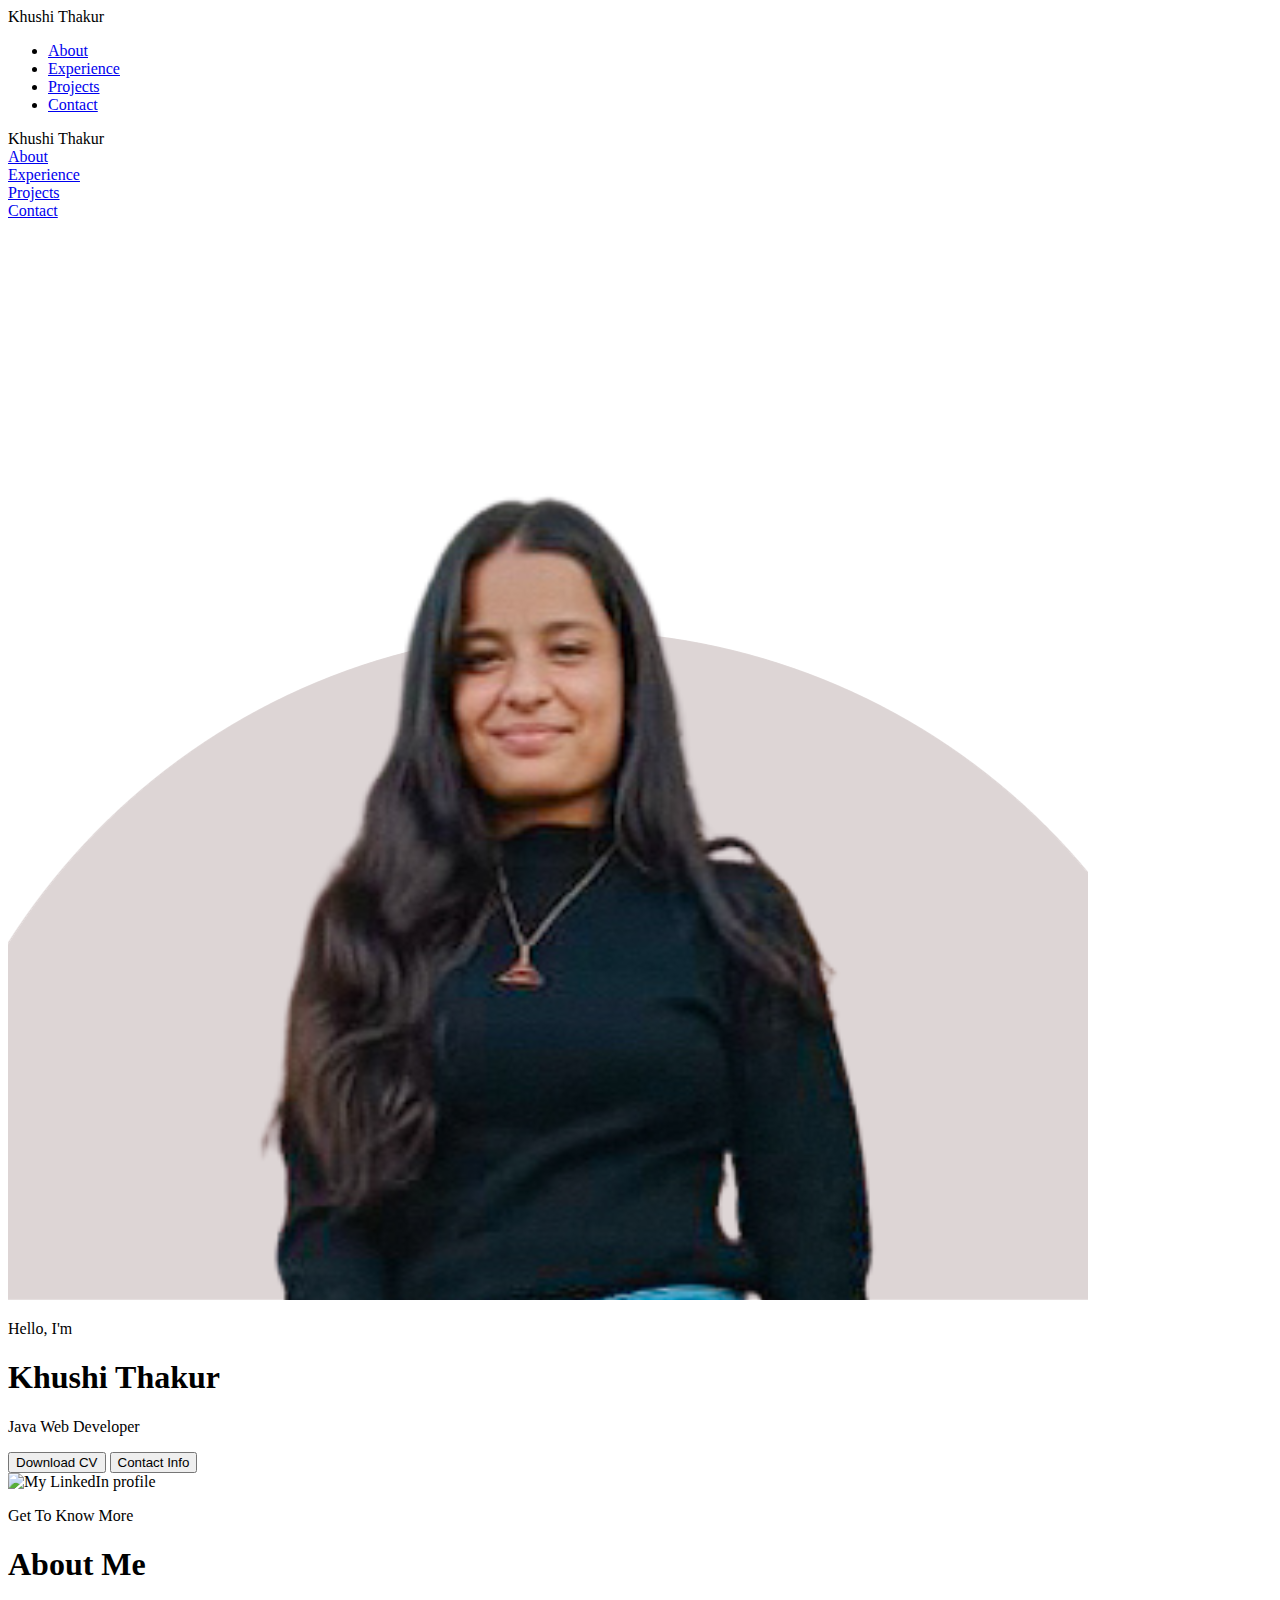
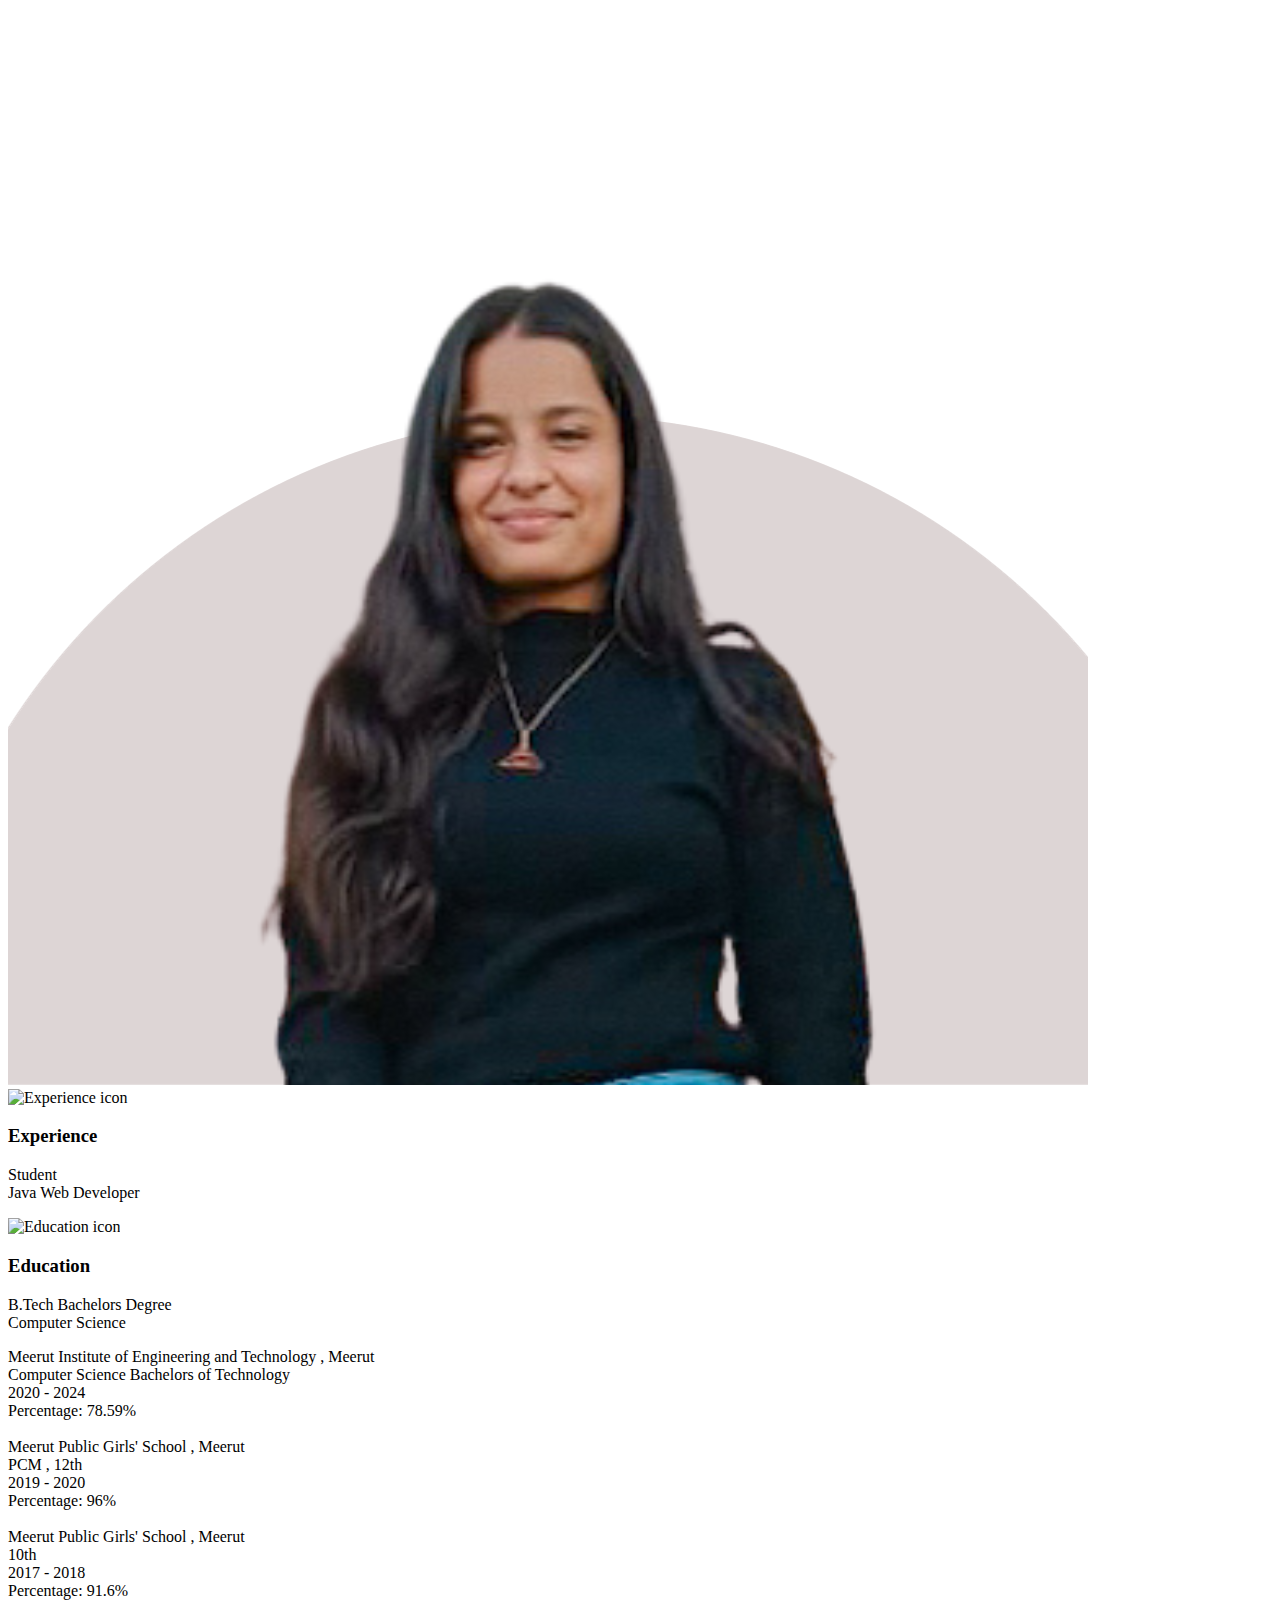
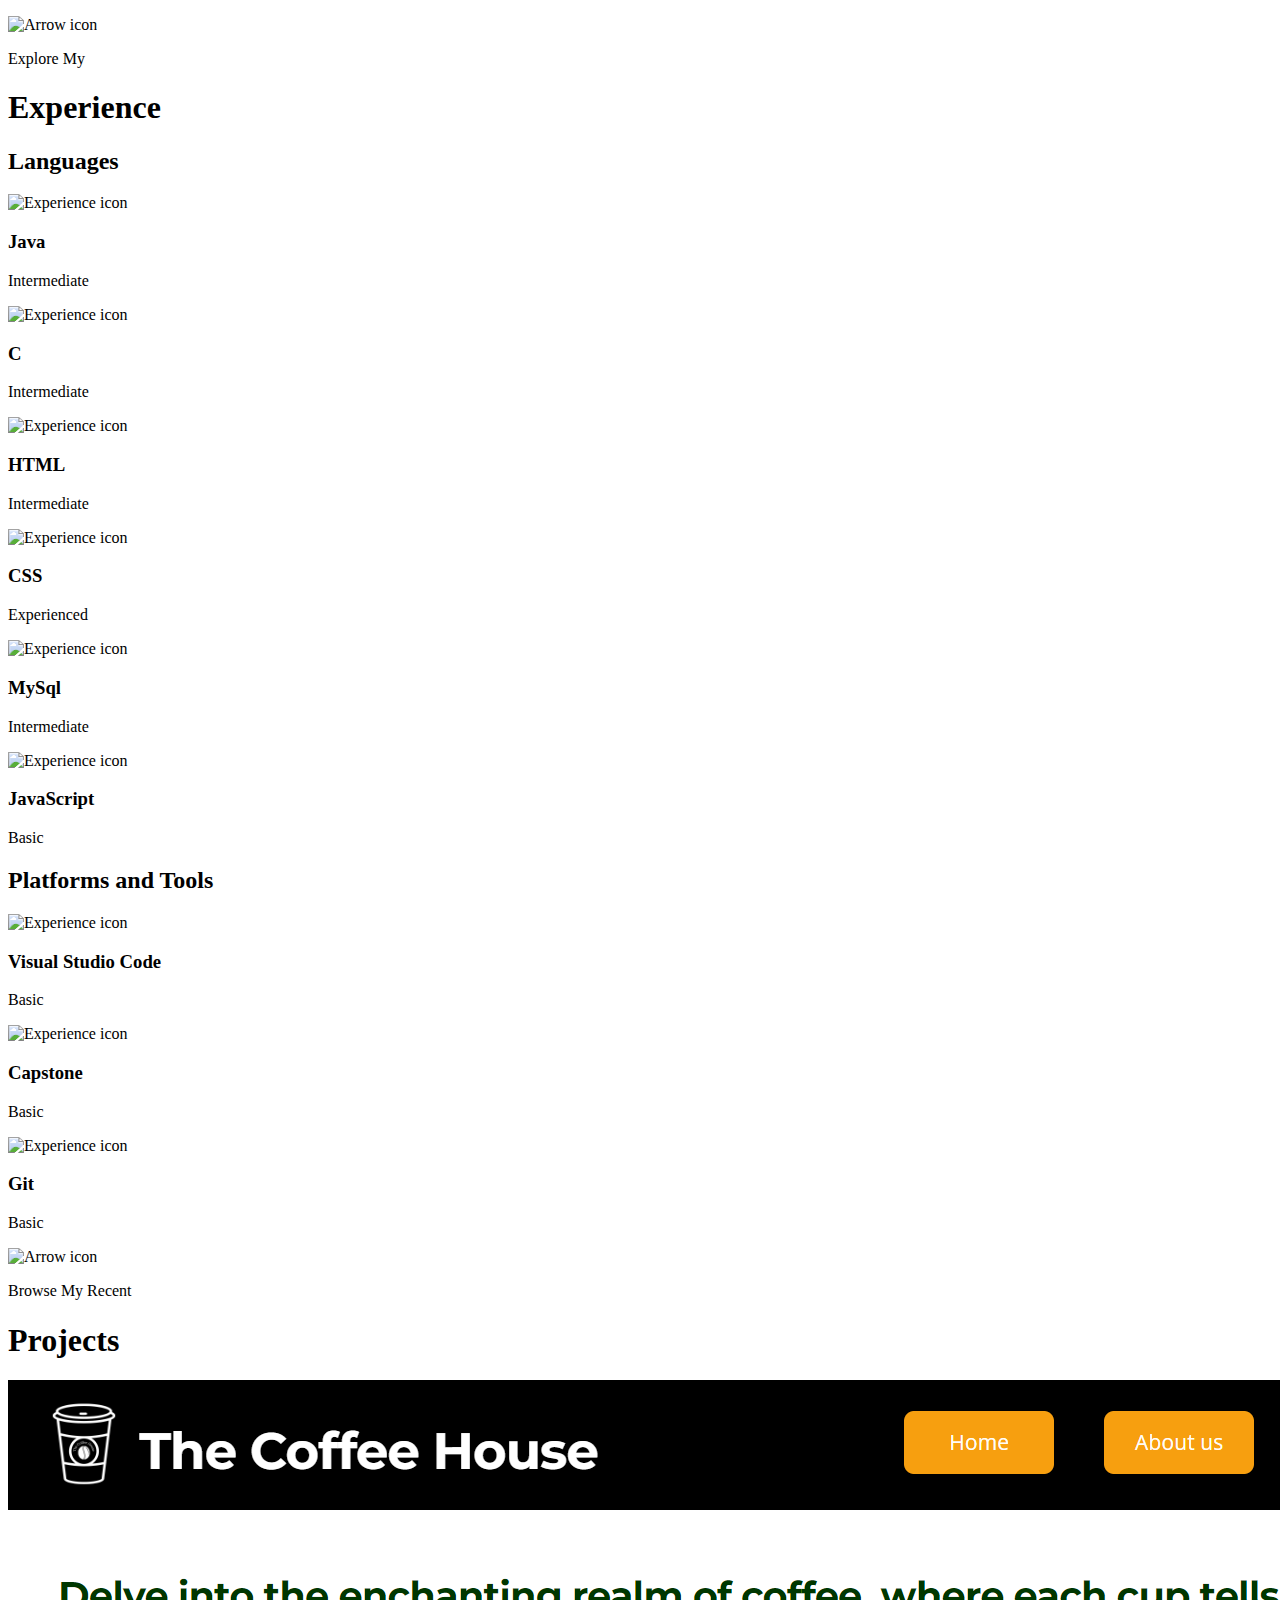
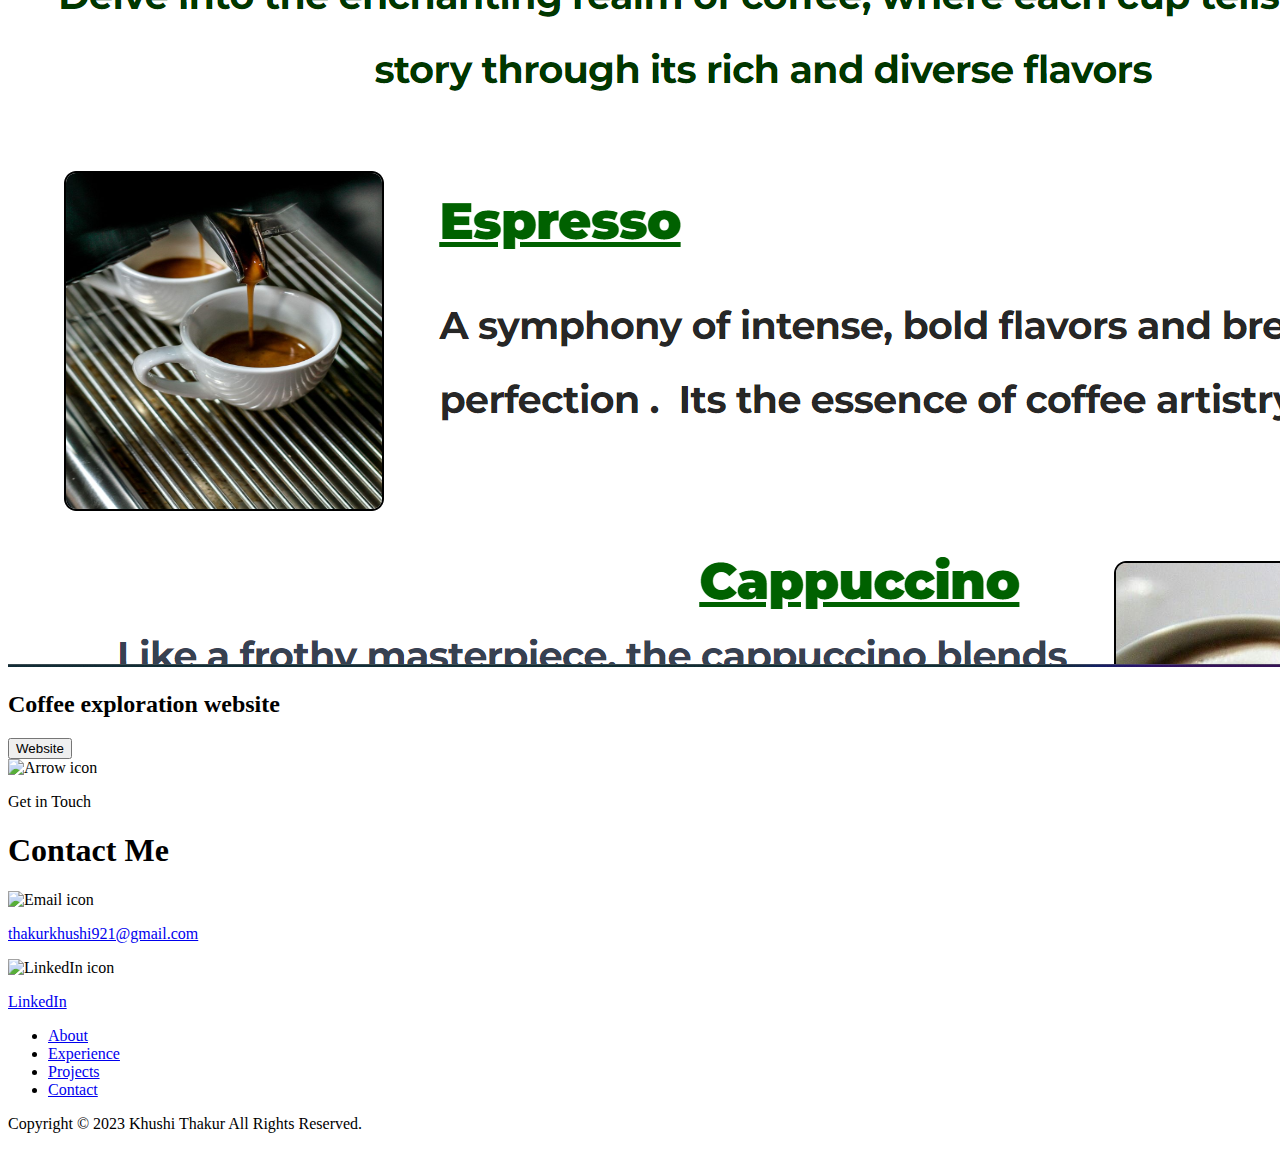
==== index.html @ 34616dc6 "Update index.html" ====
<!DOCTYPE html>
<html lang="en">
  <head>
    <meta charset="UTF-8" />
    <meta http-equiv="X-UA-Compatible" content="IE=edge" />
    <meta name="viewport" content="width=device-width, initial-scale=1.0" />
    <title>My Portfolio</title>
    <link rel="stylesheet" href="style.css" />
    <link rel="stylesheet" href="mediaqueries.css" />
  </head>
  <body>
    <nav id="desktop-nav">
      <div class="logo">Khushi Thakur</div>
      <div>
        <ul class="nav-links">
          <li><a href="#about">About</a></li>
          <li><a href="#experience">Experience</a></li>
          <li><a href="#projects">Projects</a></li>
          <li><a href="#contact">Contact</a></li>
        </ul>
      </div>
    </nav>
    <nav id="hamburger-nav">
      <div class="logo">Khushi Thakur</div>
      <div class="hamburger-menu">
        <div class="hamburger-icon" onclick="toggleMenu()">
          <span></span>
          <span></span>
          <span></span>
        </div>
        <div class="menu-links">
          <li><a href="#about" onclick="toggleMenu()">About</a></li>
          <li><a href="#experience" onclick="toggleMenu()">Experience</a></li>
          <li><a href="#projects" onclick="toggleMenu()">Projects</a></li>
          <li><a href="#contact" onclick="toggleMenu()">Contact</a></li>
        </div>
      </div>
    </nav>
    <section id="profile">
      <div class="section__pic-container">
        <img src="./assets/profile-pic.png" alt="Khushi Thakur profile picture" />
      </div>
      <div class="section__text">
        <p class="section__text__p1">Hello, I'm</p>
        <h1 class="title">Khushi Thakur</h1>
        <p class="section__text__p2">Java Web Developer</p>
        <div class="btn-container">
          <button
            class="btn btn-color-2"
            onclick="window.open('./assets/resume-example.pdf')"
          >
            Download CV
          </button>
          <button class="btn btn-color-1" onclick="location.href='./#contact'">
            Contact Info
          </button>
        </div>
        <div id="socials-container">
          <img
            src="./assets/linkedin.png"
            alt="My LinkedIn profile"
            class="icon"
            onclick="location.href='https://www.linkedin.com/in/khushi-thakur-b82903210/'"
          />
          
        </div>
      </div>
    </section>
    <section id="about">
      <p class="section__text__p1">Get To Know More</p>
      <h1 class="title">About Me</h1>
      <div class="section-container">
        <div class="section__pic-container">
          <img
            src="./assets/about-pic.png"
            alt="Profile picture"
            class="about-pic"
          />
        </div>
        <div class="about-details-container">
          <div class="about-containers">
            <div class="details-container">
              <img
                src="./assets/experience.png"
                alt="Experience icon"
                class="icon"
              />
              <h3>Experience</h3>
              <p>Student<br />Java Web Developer</p>
            </div>
            <div class="details-container">
              <img
                src="./assets/education.png"
                alt="Education icon"
                class="icon"
              />
              <h3>Education</h3>
              <p>B.Tech Bachelors Degree <br> Computer Science</p>
            </div>
          </div>
          <div class="text-container">
            <p>
              Meerut Institute of Engineering and Technology , Meerut
              <br>
              Computer Science Bachelors of Technology 
              <br>
              2020 - 2024
               <br>
               Percentage: 78.59%
               <br>
               <br>
              Meerut Public Girls' School , Meerut
              <br>
              PCM , 12th 
              <br>
              2019 - 2020
              <br>
              Percentage: 96%
              <br>
              <br>
              Meerut Public Girls' School , Meerut
              <br>
              10th 
              <br>
              2017 - 2018
              <br>
              Percentage: 91.6%
            </p>
          </div>
        </div>
      </div>
      <img
        src="./assets/arrow.png"
        alt="Arrow icon"
        class="icon arrow"
        onclick="location.href='./#experience'"
      />
    </section>
    <section id="experience">
      <p class="section__text__p1">Explore My</p>
      <h1 class="title">Experience</h1>
      <div class="experience-details-container">
        <div class="about-containers">
          <div class="details-container">
            <h2 class="experience-sub-title">Languages</h2>
            <div class="article-container">
              
                <article>
                  <img
                    src="./assets/checkmark.png"
                    alt="Experience icon"
                    class="icon"
                  />
                  <div>
                    <h3>Java</h3>
                    <p>Intermediate</p>
                  </div>
                </article>
                <article>
                  <img
                    src="./assets/checkmark.png"
                    alt="Experience icon"
                    class="icon"
                  />
                  <div>
                    <h3>C</h3>
                    <p>Intermediate</p>
                  </div>
                </article>
                <article>
                  <img
                    src="./assets/checkmark.png"
                    alt="Experience icon"
                    class="icon"
                  />
                  <div>
                    <h3>HTML</h3>
                    <p>Intermediate</p>
                  </div>
                </article>  
              <article>
                <img
                  src="./assets/checkmark.png"
                  alt="Experience icon"
                  class="icon"
                />
                <div>
                  <h3>CSS</h3>
                  <p>Experienced</p>
                </div>
              </article>
              <article>
                <img
                  src="./assets/checkmark.png"
                  alt="Experience icon"
                  class="icon"
                />
                <div>
                  <h3>MySql</h3>
                  <p>Intermediate</p>
                </div>
              </article>
              <article>
                <img
                  src="./assets/checkmark.png"
                  alt="Experience icon"
                  class="icon"
                />
                <div>
                  <h3>JavaScript</h3>
                  <p>Basic</p>
                </div>
              </article>
             
              
            </div>
          </div>
          <div class="details-container">
            <h2 class="experience-sub-title">Platforms and Tools</h2>
            <div class="article-container">
              <article>
                <img
                  src="./assets/checkmark.png"
                  alt="Experience icon"
                  class="icon"
                />
                <div>
                  <h3>Visual Studio Code</h3>
                  <p>Basic</p>
                </div>
              </article>
              <article>
                <img
                  src="./assets/checkmark.png"
                  alt="Experience icon"
                  class="icon"
                />
                <div>
                  <h3>Capstone</h3>
                  <p>Basic</p>
                </div>
              </article>
              
              <article>
                <img
                  src="./assets/checkmark.png"
                  alt="Experience icon"
                  class="icon"
                />
                <div>
                  <h3>Git</h3>
                  <p>Basic</p>
                </div>
              </article>
            </div>
          </div>
        </div>
      </div>
    </div>
      <img
        src="./assets/arrow.png"
        alt="Arrow icon"
        class="icon arrow"
        onclick="location.href='./#projects'"
      />
    </section>
    <section id="projects">
      <p class="section__text__p1">Browse My Recent</p>
      <h1 class="title">Projects</h1>
      <div class="experience-details-container">
        <div class="about-containers">
          <div class="details-container color-container">
            <div class="article-container">
              <img
                src="./assets/project-1.png"
                alt="Project 1"
                class="project-img"
              />
            </div>
            <h2 class="experience-sub-title project-title">Coffee exploration website</h2>
            <div class="btn-container">
              <button
                class="btn btn-color-2 project-btn"
                onclick="location.href='https://studio.openweaver.com/apps/khushithakurcse2020/TheCoffeeHouse/home'"
              >
                Website
              </button>
              
            </div>
          </div>
        </div>
      </div>
      <img
        src="./assets/arrow.png"
        alt="Arrow icon"
        class="icon arrow"
        onclick="location.href='./#contact'"
      />
    </section>
    <section id="contact">
      <p class="section__text__p1">Get in Touch</p>
      <h1 class="title">Contact Me</h1>
      <div class="contact-info-upper-container">
        <div class="contact-info-container">
          <img
            src="./assets/email.png"
            alt="Email icon"
            class="icon contact-icon email-icon"
          />
          <p><a href="mailto:thakurkhushi921@gmail.com">thakurkhushi921@gmail.com</a></p>
        </div>
        <div class="contact-info-container">
          <img
            src="./assets/linkedin.png"
            alt="LinkedIn icon"
            class="icon contact-icon"
          />
          <p><a href="https://www.linkedin.com/in/khushi-thakur-b82903210/">LinkedIn</a></p>
        </div>
      </div>
    </section>
    <footer>
      <nav>
        <div class="nav-links-container">
          <ul class="nav-links">
            <li><a href="#about">About</a></li>
            <li><a href="#experience">Experience</a></li>
            <li><a href="#projects">Projects</a></li>
            <li><a href="#contact">Contact</a></li>
          </ul>
        </div>
      </nav>
      <p>Copyright &#169; 2023 Khushi Thakur All Rights Reserved.</p>
    </footer>
    <script src="script.js"></script>
  </body>
</html>
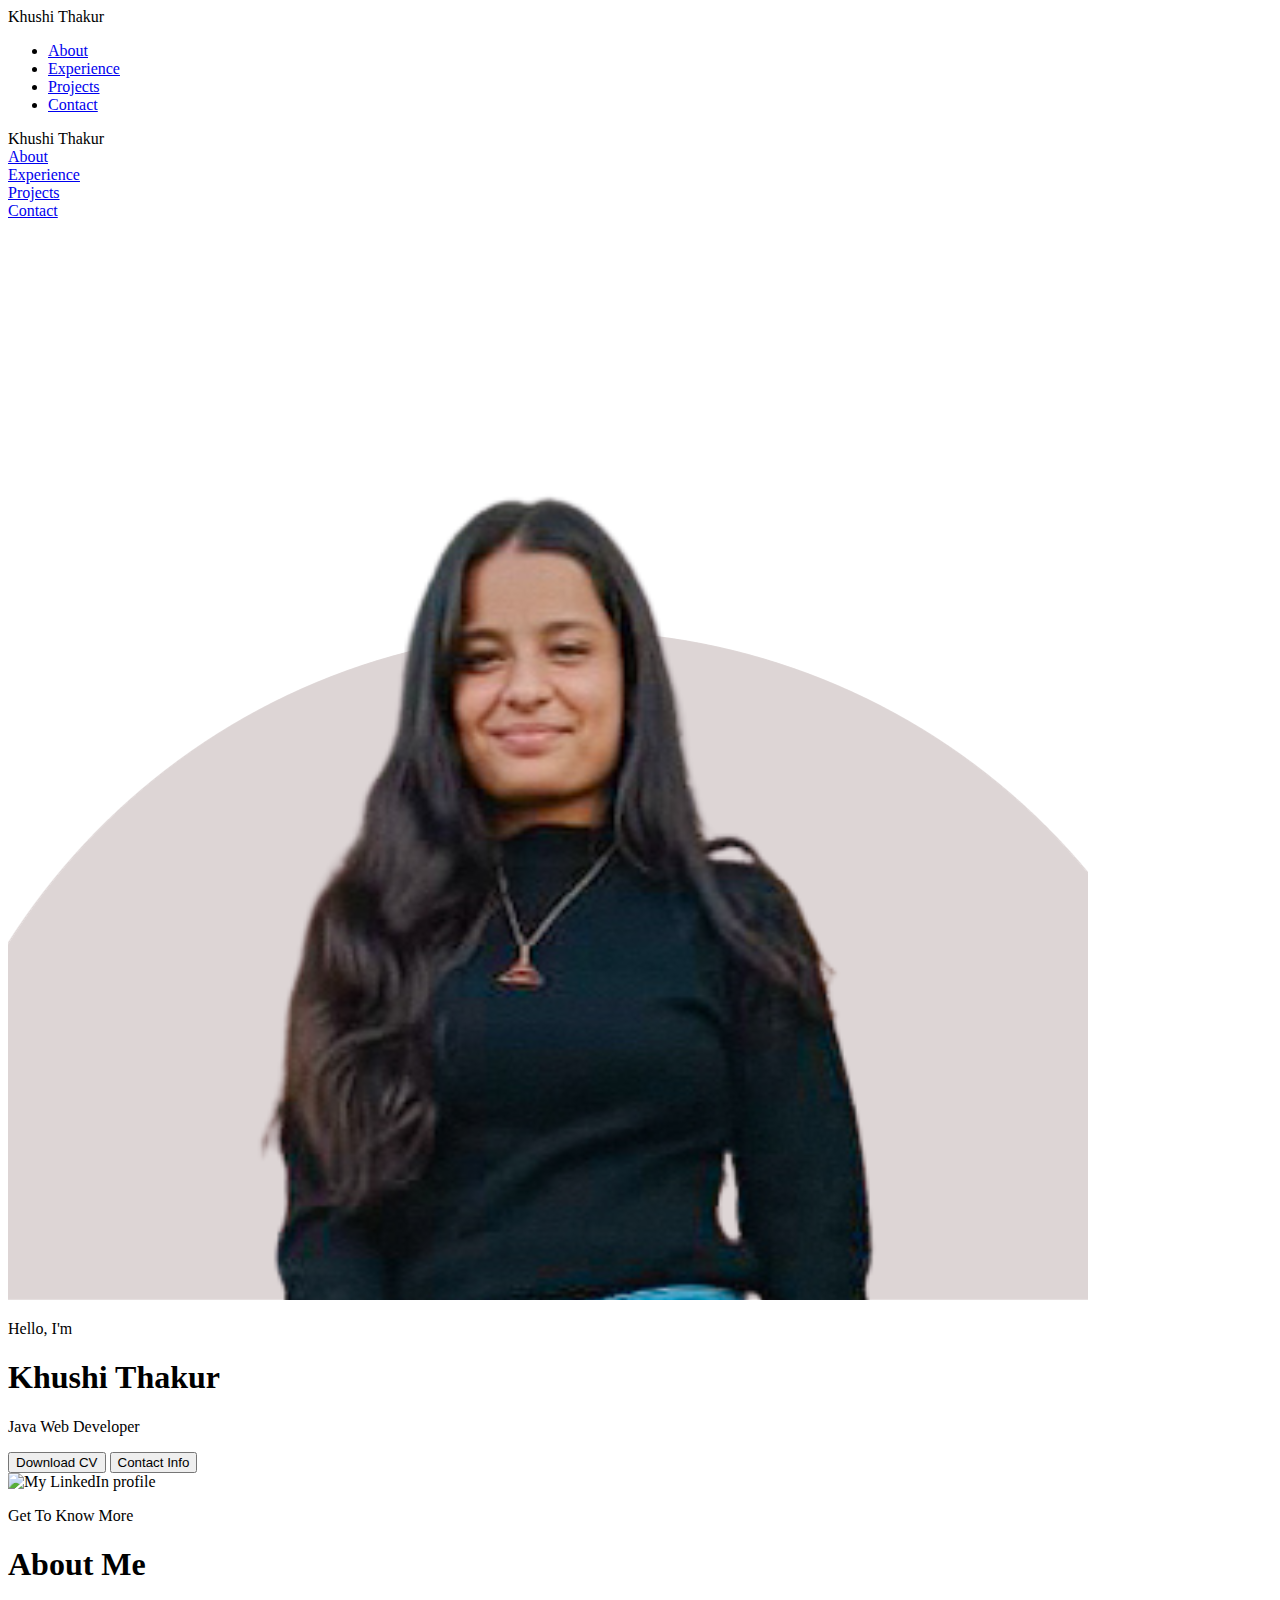
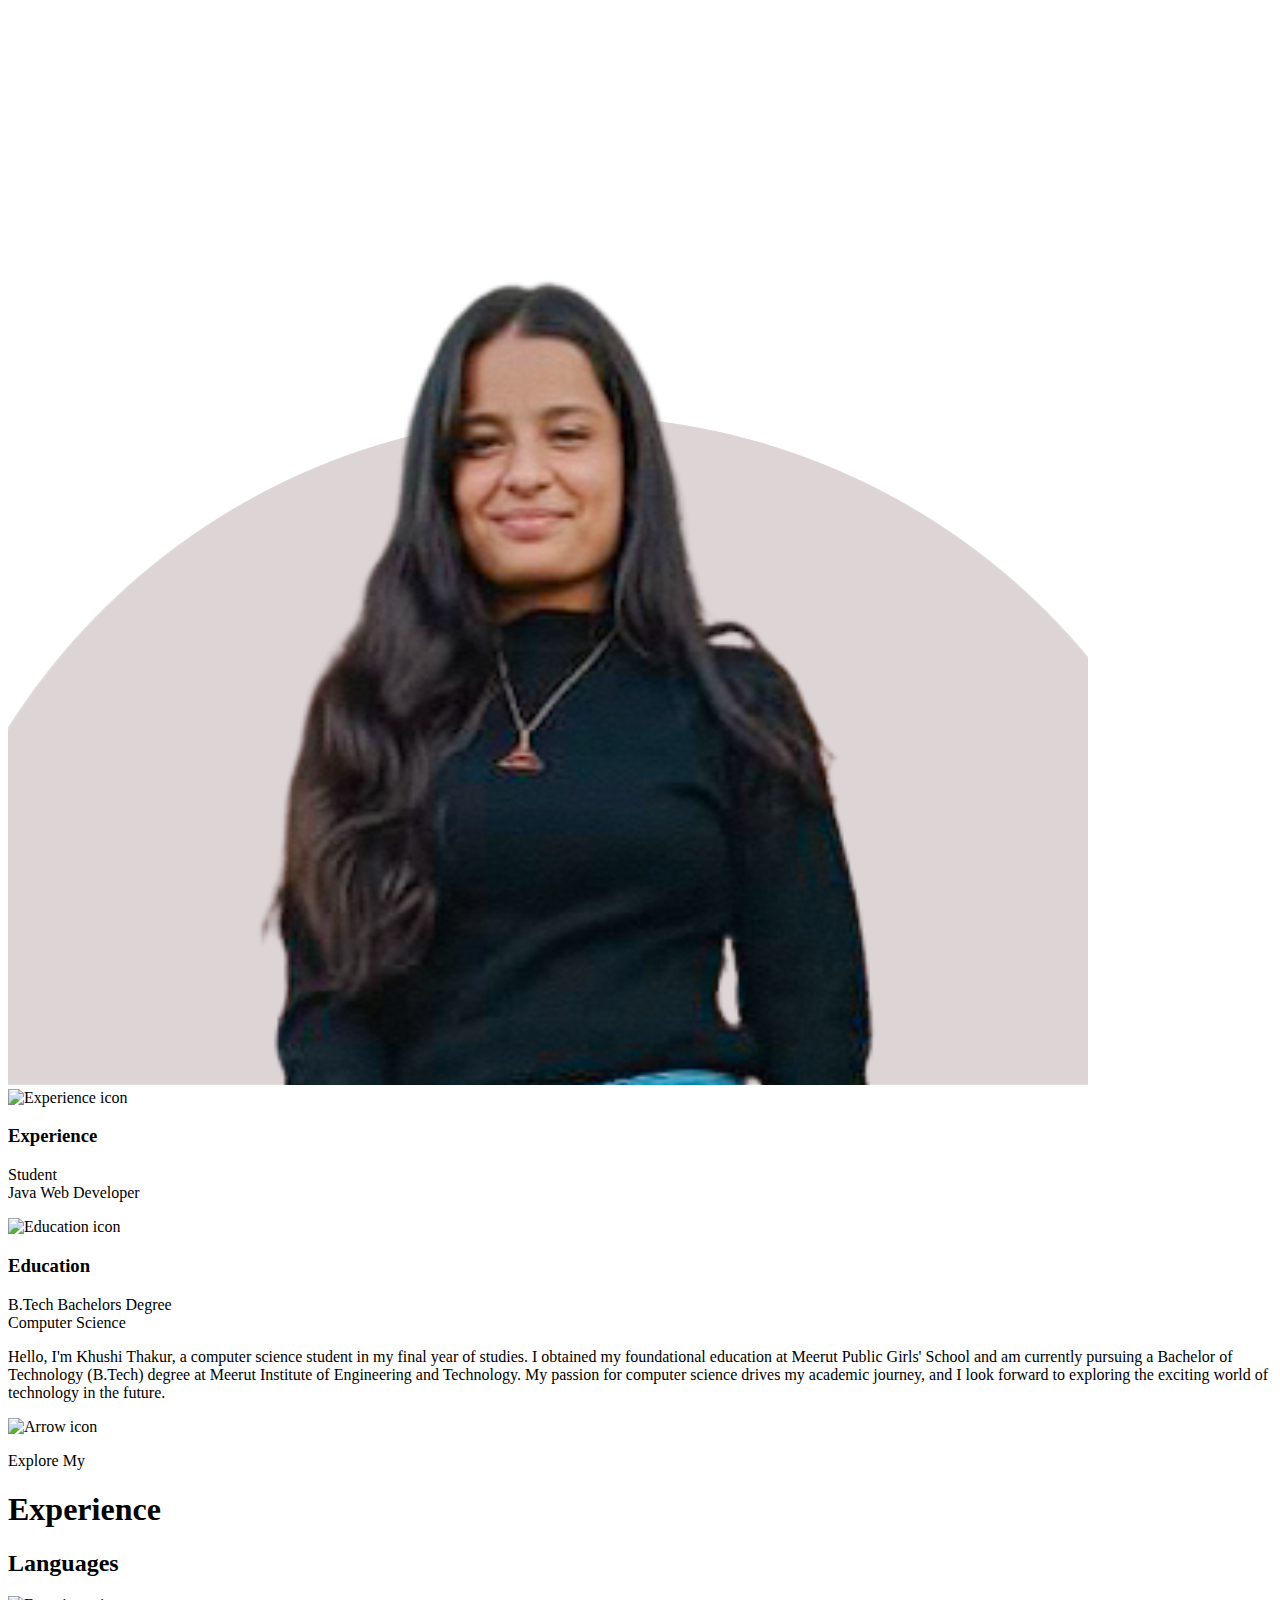
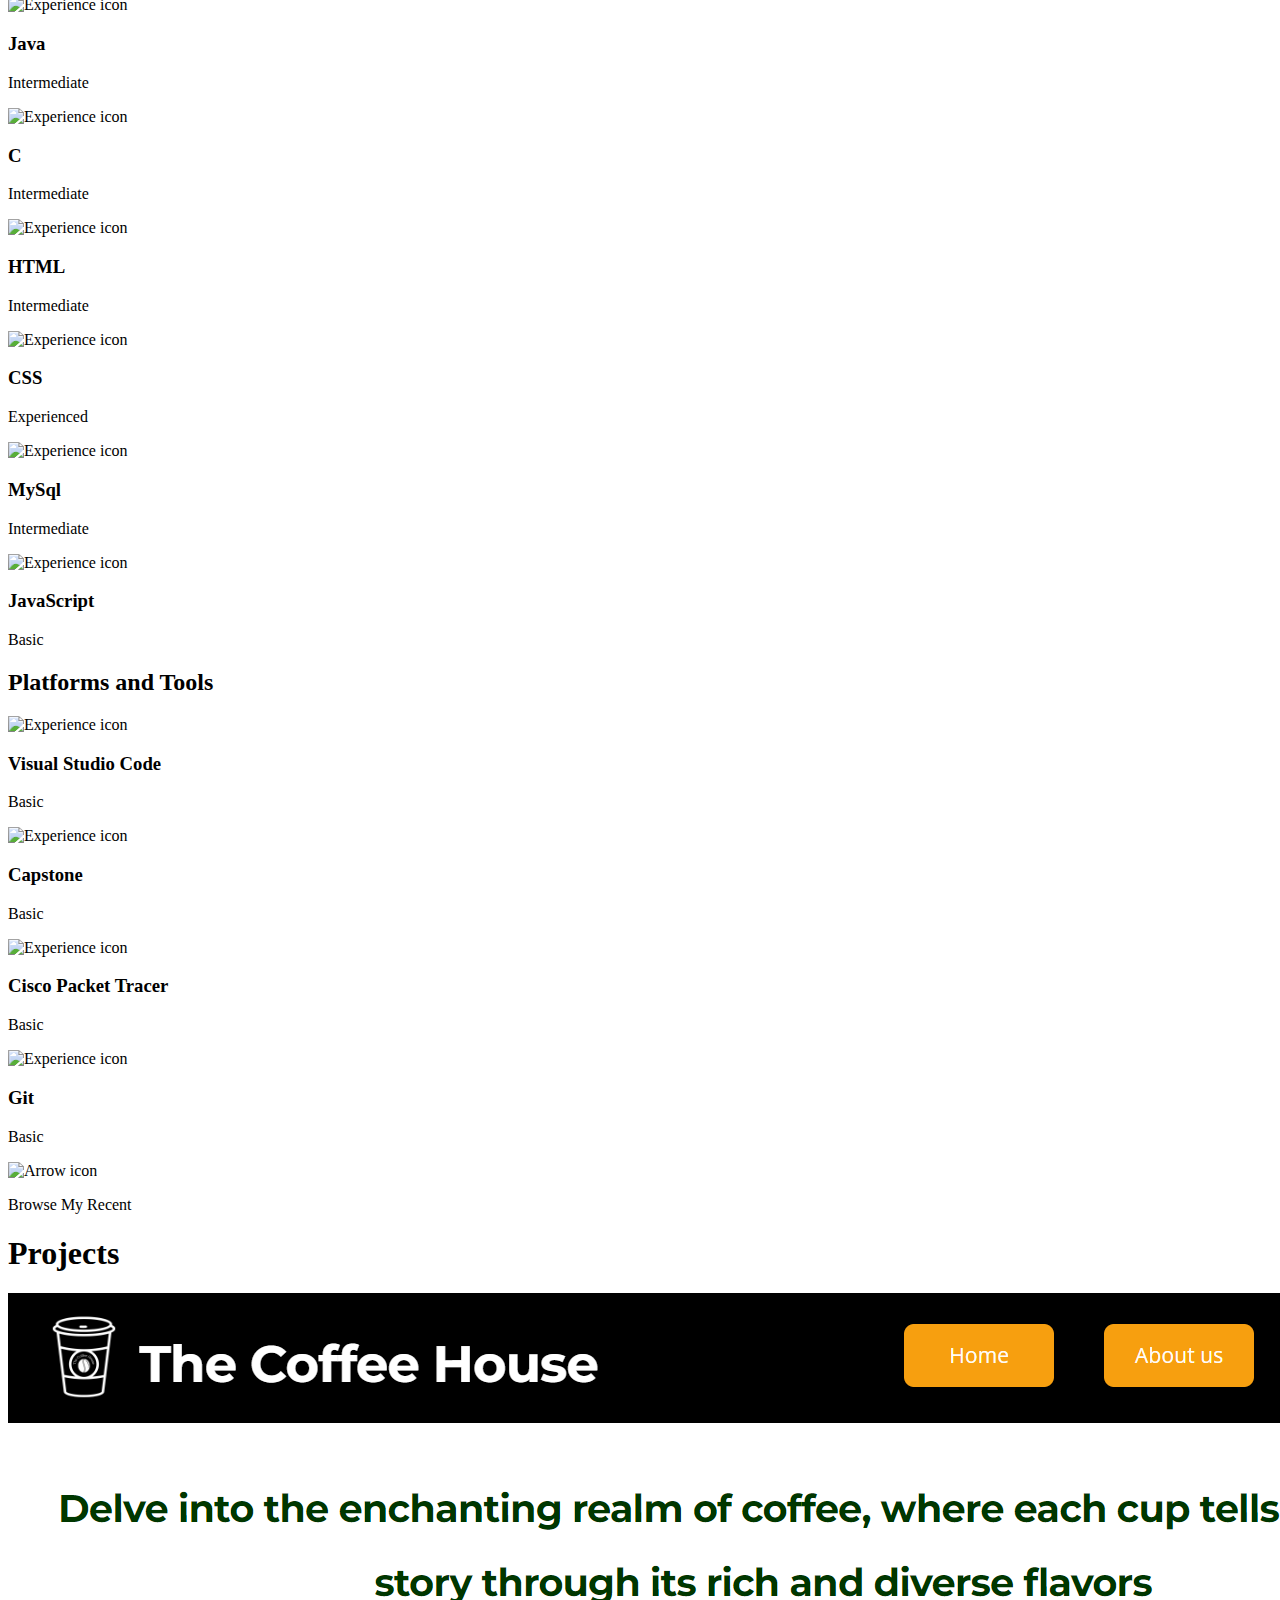
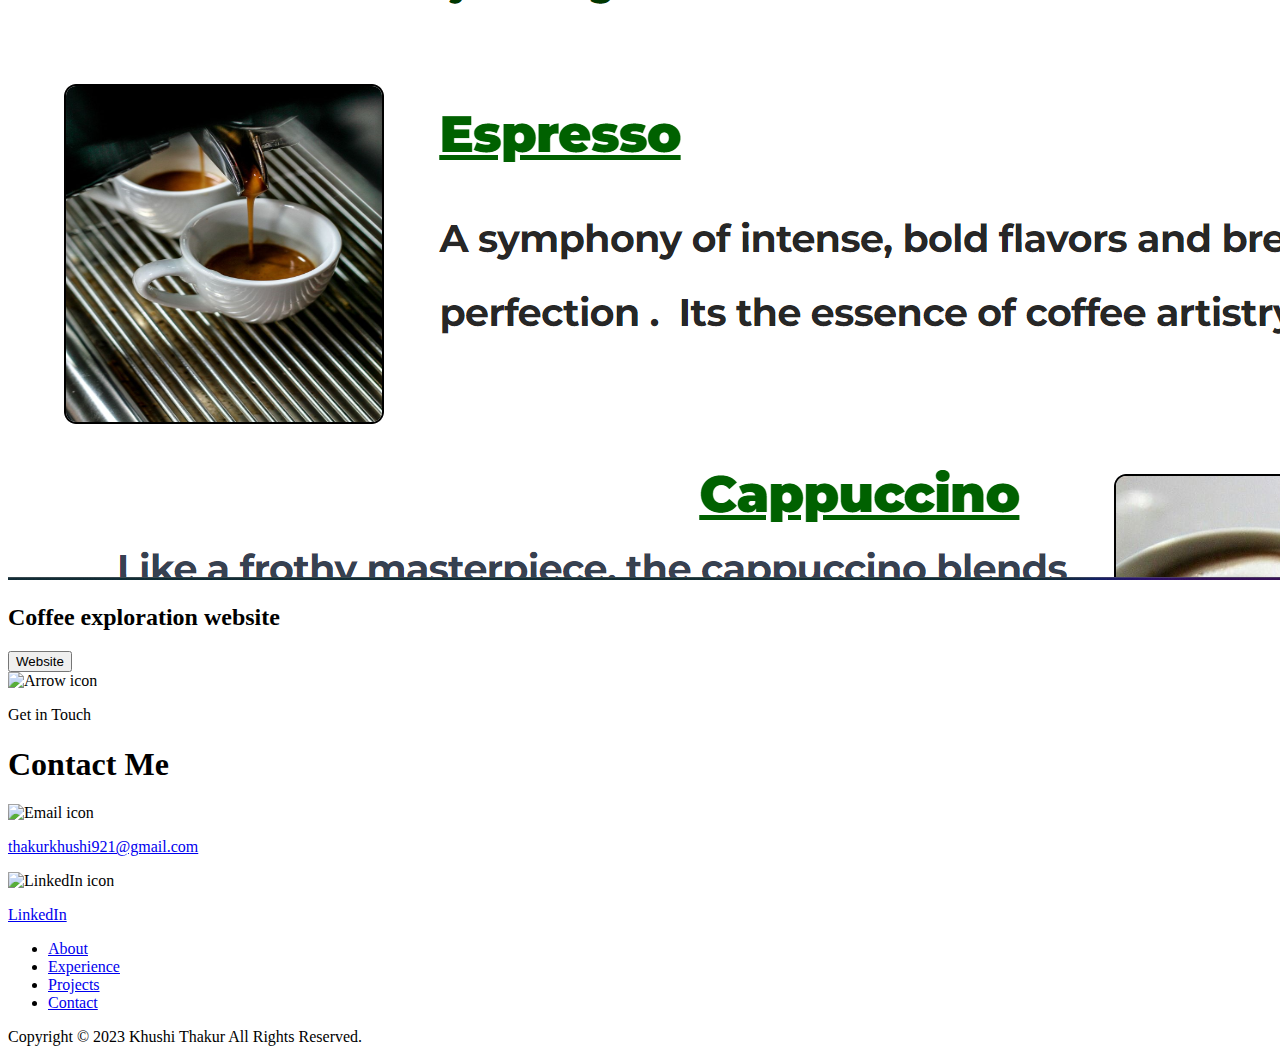
==== commit 68939bc0: "Update index.html" ====
--- a/index.html
+++ b/index.html
@@ -100,31 +100,12 @@
           </div>
           <div class="text-container">
             <p>
-              Meerut Institute of Engineering and Technology , Meerut
-              <br>
-              Computer Science Bachelors of Technology 
-              <br>
-              2020 - 2024
-               <br>
-               Percentage: 78.59%
-               <br>
-               <br>
-              Meerut Public Girls' School , Meerut
-              <br>
-              PCM , 12th 
-              <br>
-              2019 - 2020
-              <br>
-              Percentage: 96%
-              <br>
-              <br>
-              Meerut Public Girls' School , Meerut
-              <br>
-              10th 
-              <br>
-              2017 - 2018
-              <br>
-              Percentage: 91.6%
+          Hello, I'm Khushi Thakur, a computer science student in my final year of 
+              studies. I obtained my foundational education at Meerut Public Girls' School 
+              and am currently pursuing a Bachelor of Technology (B.Tech) degree at Meerut 
+              Institute of Engineering and Technology. My passion for computer science drives
+              my academic journey, and I look forward to exploring the exciting world of
+              technology in the future.
             </p>
           </div>
         </div>
@@ -240,7 +221,17 @@
                   <p>Basic</p>
                 </div>
               </article>
-              
+              <article>
+                <img
+                  src="./assets/checkmark.png"
+                  alt="Experience icon"
+                  class="icon"
+                />
+                <div>
+                  <h3>Cisco Packet Tracer</h3>
+                  <p>Basic</p>
+                </div>
+              </article>
               <article>
                 <img
                   src="./assets/checkmark.png"
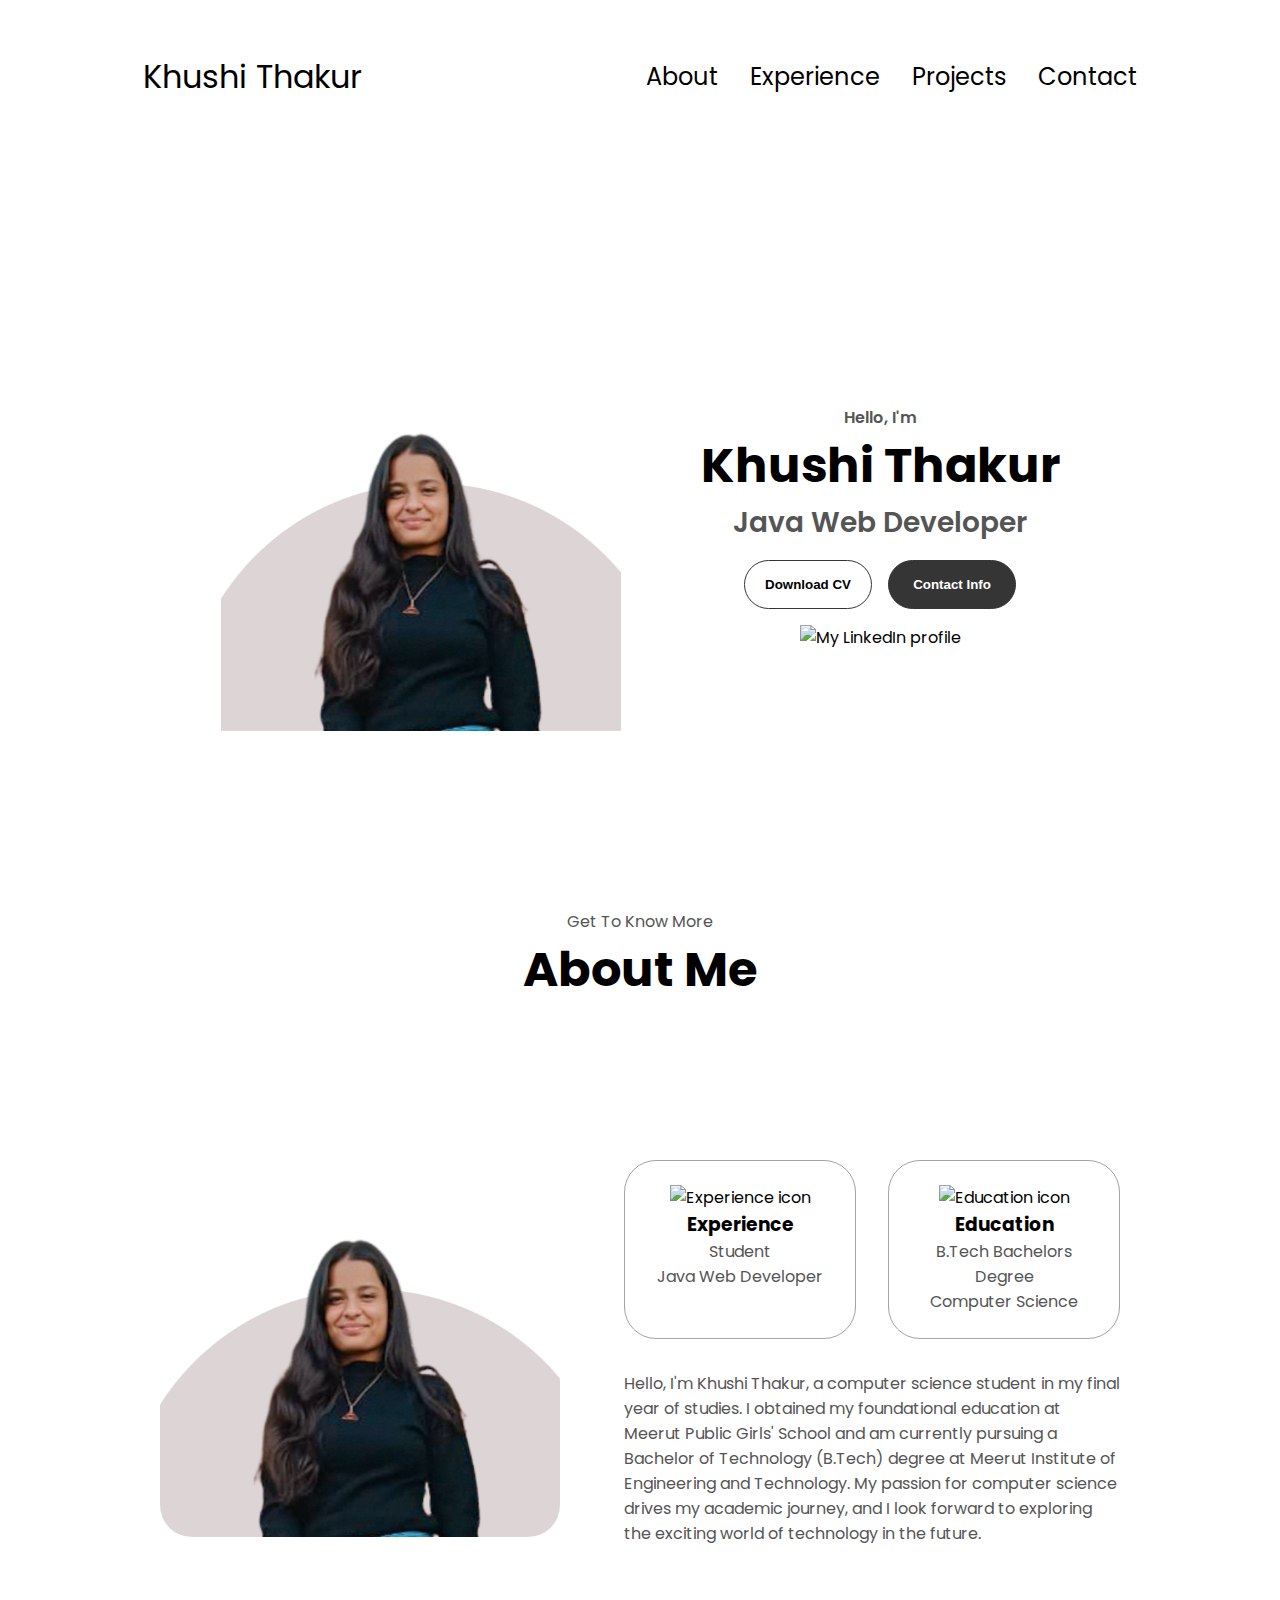
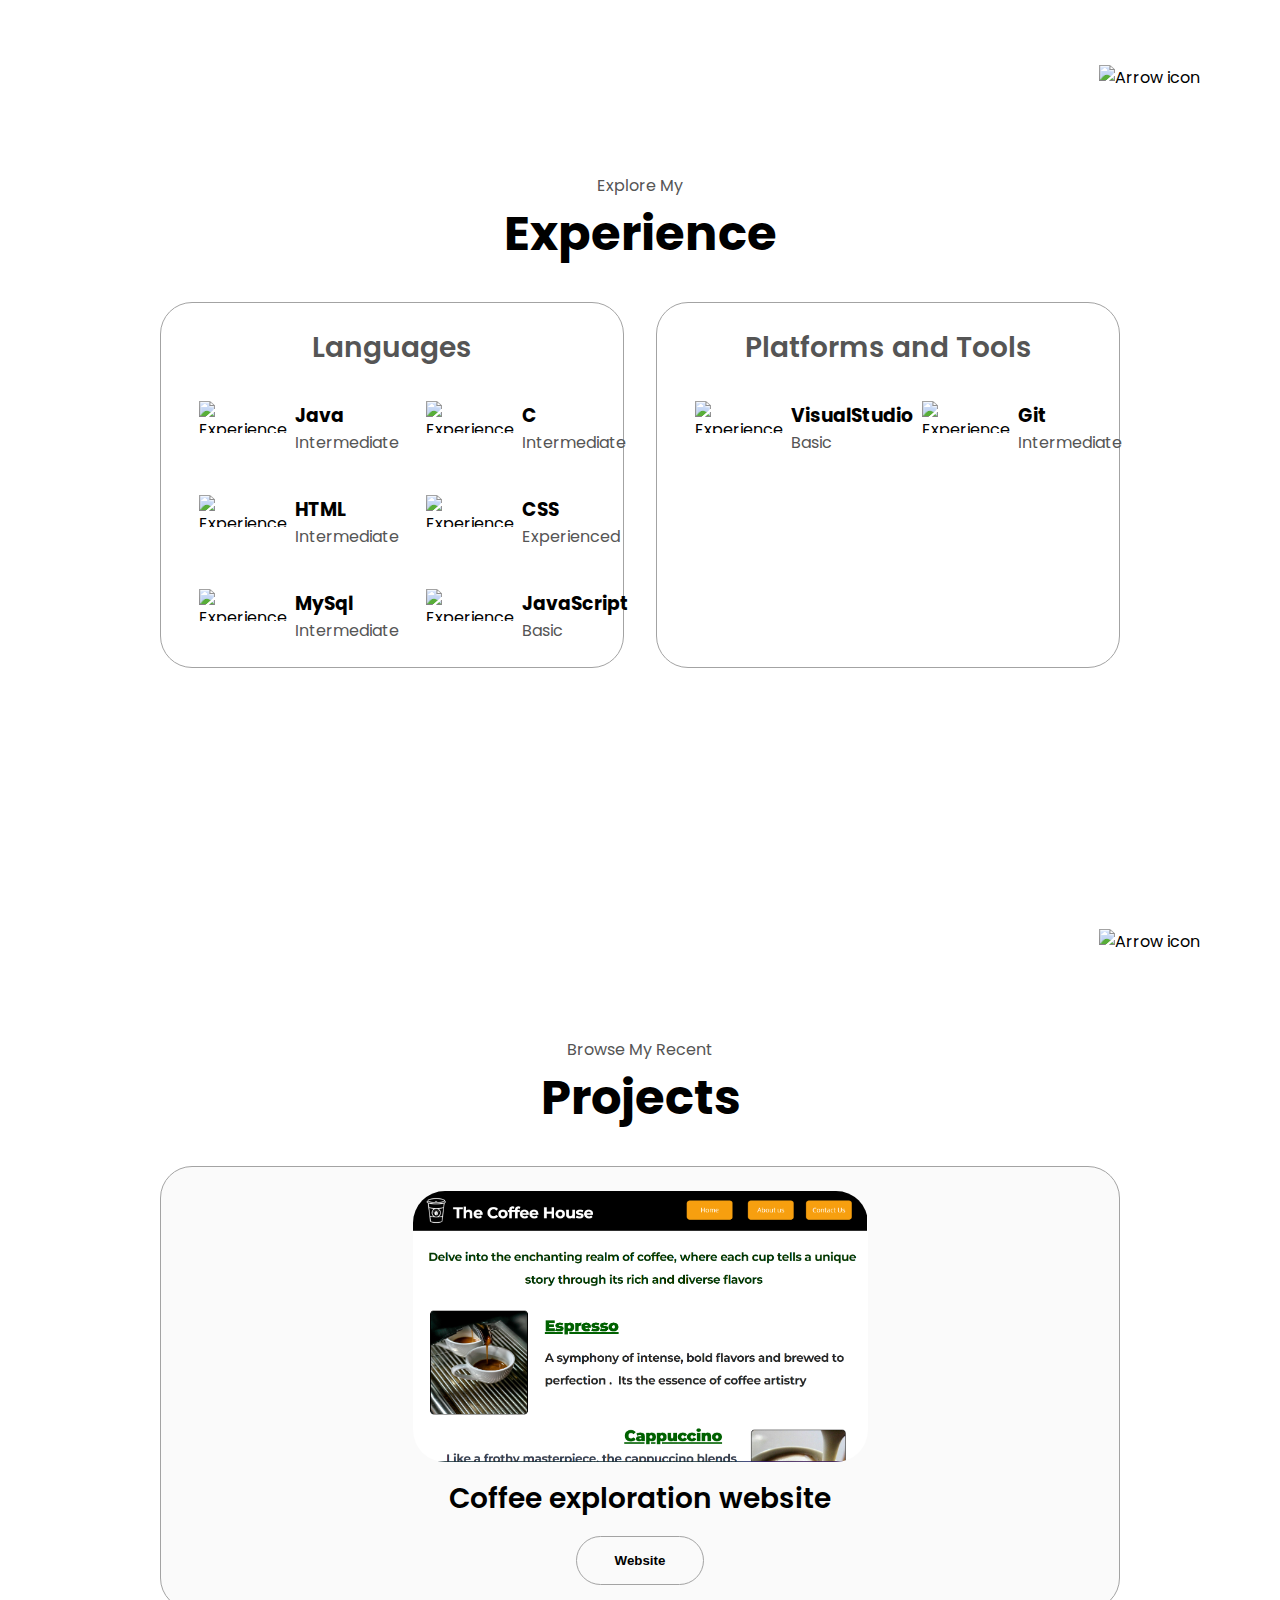
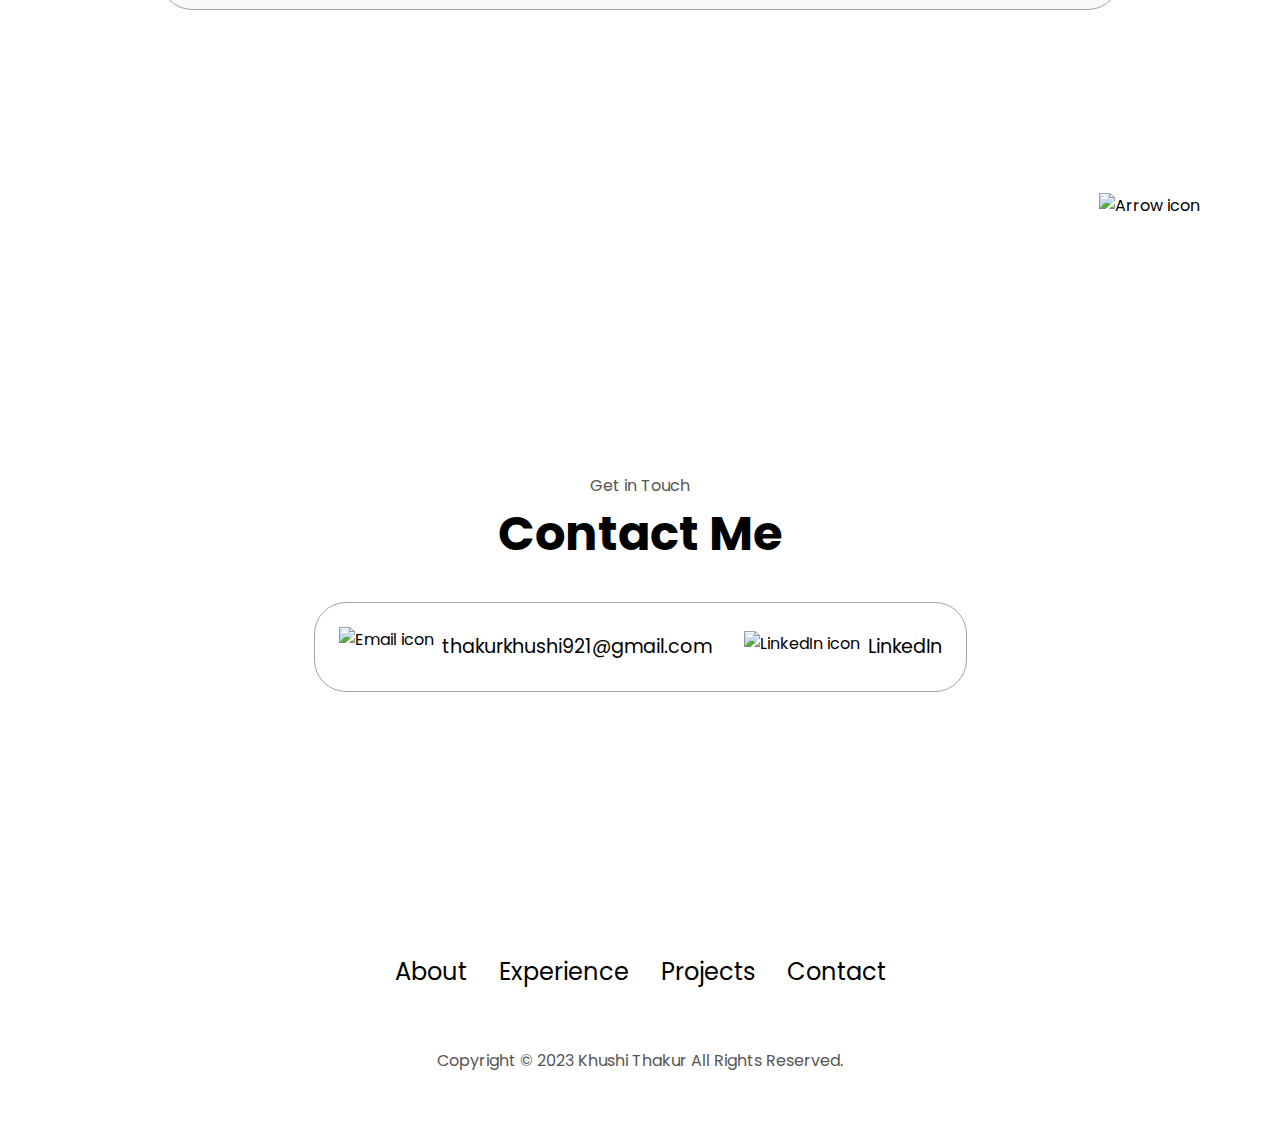
==== commit 2cb54047: "Update index.html" ====
--- a/index.html
+++ b/index.html
@@ -199,6 +199,17 @@
           <div class="details-container">
             <h2 class="experience-sub-title">Platforms and Tools</h2>
             <div class="article-container">
+             <article>
+                <img
+                  src="./assets/checkmark.png"
+                  alt="Experience icon"
+                  class="icon"
+                />
+                <div>
+                  <h3>VisualStudio</h3>
+                  <p>Basic</p>
+                </div>
+              </article>
               <article>
                 <img
                   src="./assets/checkmark.png"
@@ -206,41 +217,8 @@
                   class="icon"
                 />
                 <div>
-                  <h3>Visual Studio Code</h3>
-                  <p>Basic</p>
-                </div>
-              </article>
-              <article>
-                <img
-                  src="./assets/checkmark.png"
-                  alt="Experience icon"
-                  class="icon"
-                />
-                <div>
-                  <h3>Capstone</h3>
-                  <p>Basic</p>
-                </div>
-              </article>
-              <article>
-                <img
-                  src="./assets/checkmark.png"
-                  alt="Experience icon"
-                  class="icon"
-                />
-                <div>
-                  <h3>Cisco Packet Tracer</h3>
-                  <p>Basic</p>
-                </div>
-              </article>
-              <article>
-                <img
-                  src="./assets/checkmark.png"
-                  alt="Experience icon"
-                  class="icon"
-                />
-                <div>
                   <h3>Git</h3>
-                  <p>Basic</p>
+                  <p>Intermediate</p>
                 </div>
               </article>
             </div>
--- a/style.css
+++ b/style.css
@@ -0,0 +1,432 @@
+/* GENERAL */
+
+@import url("https://fonts.googleapis.com/css2?family=Poppins:wght@300;400;500;600&display=swap");
+
+* {
+  margin: 0;
+  padding: 0;
+}
+
+body {
+  font-family: "Poppins", sans-serif;
+}
+
+html {
+  scroll-behavior: smooth;
+}
+
+p {
+  color: rgb(85, 85, 85);
+}
+
+/* TRANSITION */
+
+a,
+.btn {
+  transition: all 300ms ease;
+}
+
+/* DESKTOP NAV */
+
+nav,
+.nav-links {
+  display: flex;
+}
+
+nav {
+  justify-content: space-around;
+  align-items: center;
+  height: 17vh;
+}
+
+.nav-links {
+  gap: 2rem;
+  list-style: none;
+  font-size: 1.5rem;
+}
+
+a {
+  color: black;
+  text-decoration: none;
+  text-decoration-color: white;
+}
+
+a:hover {
+  color: grey;
+  text-decoration: underline;
+  text-underline-offset: 1rem;
+  text-decoration-color: rgb(181, 181, 181);
+}
+
+.logo {
+  font-size: 2rem;
+}
+
+.logo:hover {
+  cursor: default;
+}
+
+/* HAMBURGER MENU */
+
+#hamburger-nav {
+  display: none;
+}
+
+.hamburger-menu {
+  position: relative;
+  display: inline-block;
+}
+
+.hamburger-icon {
+  display: flex;
+  flex-direction: column;
+  justify-content: space-between;
+  height: 24px;
+  width: 30px;
+  cursor: pointer;
+}
+
+.hamburger-icon span {
+  width: 100%;
+  height: 2px;
+  background-color: black;
+  transition: all 0.3 ease-in-out;
+}
+
+.menu-links {
+  position: absolute;
+  top: 100%;
+  right: 0;
+  background-color: white;
+  width: fit-content;
+  max-height: 0;
+  overflow: hidden;
+  transition: all 0.3 ease-in-out;
+}
+
+.menu-links a {
+  display: block;
+  padding: 10px;
+  text-align: center;
+  font-size: 1.5rem;
+  color: black;
+  text-decoration: none;
+  transition: all 0.3 ease-in-out;
+}
+
+.menu-links li {
+  list-style: none;
+}
+
+.menu-links.open {
+  max-height: 300px;
+}
+
+.hamburger-icon.open span:first-child {
+  transform: rotate(45deg) translate(10px, 5px);
+}
+
+.hamburger-icon.open span:nth-child(2) {
+  opacity: 0;
+}
+
+.hamburger-icon.open span:last-child {
+  transform: rotate(-45deg) translate(10px, -5px);
+}
+
+.hamburger-icon span:first-child {
+  transform: none;
+}
+
+.hamburger-icon span:first-child {
+  opacity: 1;
+}
+
+.hamburger-icon span:first-child {
+  transform: none;
+}
+
+/* SECTIONS */
+
+section {
+  padding-top: 4vh;
+  height: 96vh;
+  margin: 0 10rem;
+  box-sizing: border-box;
+  min-height: fit-content;
+}
+
+.section-container {
+  display: flex;
+}
+
+/* PROFILE SECTION */
+
+#profile {
+  display: flex;
+  justify-content: center;
+  gap: 5rem;
+  height: 80vh;
+}
+
+.section__pic-container {
+  display: flex;
+  height: 400px;
+  width: 400px;
+  margin: auto 0;
+}
+
+.section__text {
+  align-self: center;
+  text-align: center;
+}
+
+.section__text p {
+  font-weight: 600;
+}
+
+.section__text__p1 {
+  text-align: center;
+}
+
+.section__text__p2 {
+  font-size: 1.75rem;
+  margin-bottom: 1rem;
+}
+
+.title {
+  font-size: 3rem;
+  text-align: center;
+}
+
+#socials-container {
+  display: flex;
+  justify-content: center;
+  margin-top: 1rem;
+  gap: 1rem;
+}
+
+/* ICONS */
+
+.icon {
+  cursor: pointer;
+  height: 2rem;
+}
+
+/* BUTTONS */
+
+.btn-container {
+  display: flex;
+  justify-content: center;
+  gap: 1rem;
+}
+
+.btn {
+  font-weight: 600;
+  transition: all 300ms ease;
+  padding: 1rem;
+  width: 8rem;
+  border-radius: 2rem;
+}
+
+.btn-color-1,
+.btn-color-2 {
+  border: rgb(53, 53, 53) 0.1rem solid;
+}
+
+.btn-color-1:hover,
+.btn-color-2:hover {
+  cursor: pointer;
+}
+
+.btn-color-1,
+.btn-color-2:hover {
+  background: rgb(53, 53, 53);
+  color: white;
+}
+
+.btn-color-1:hover {
+  background: rgb(0, 0, 0);
+}
+
+.btn-color-2 {
+  background: none;
+}
+
+.btn-color-2:hover {
+  border: rgb(255, 255, 255) 0.1rem solid;
+}
+
+.btn-container {
+  gap: 1rem;
+}
+
+/* ABOUT SECTION */
+
+#about {
+  position: relative;
+}
+
+.about-containers {
+  gap: 2rem;
+  margin-bottom: 2rem;
+  margin-top: 2rem;
+}
+
+.about-details-container {
+  justify-content: center;
+  flex-direction: column;
+}
+
+.about-containers,
+.about-details-container {
+  display: flex;
+}
+
+.about-pic {
+  border-radius: 2rem;
+}
+
+.arrow {
+  position: absolute;
+  right: -5rem;
+  bottom: 2.5rem;
+}
+
+.details-container {
+  padding: 1.5rem;
+  flex: 1;
+  background: white;
+  border-radius: 2rem;
+  border: rgb(53, 53, 53) 0.1rem solid;
+  border-color: rgb(163, 163, 163);
+  text-align: center;
+}
+
+.section-container {
+  gap: 4rem;
+  height: 80%;
+}
+
+.section__pic-container {
+  height: 400px;
+  width: 400px;
+  margin: auto 0;
+}
+
+/* EXPERIENCE SECTION */
+
+#experience {
+  position: relative;
+}
+
+.experience-sub-title {
+  color: rgb(85, 85, 85);
+  font-weight: 600;
+  font-size: 1.75rem;
+  margin-bottom: 2rem;
+}
+
+.experience-details-container {
+  display: flex;
+  justify-content: center;
+  flex-direction: column;
+}
+
+.article-container {
+  display: flex;
+  text-align: initial;
+  flex-wrap: wrap;
+  flex-direction: row;
+  gap: 2.5rem;
+  justify-content: space-around;
+}
+
+article {
+  display: flex;
+  width: 10rem;
+  justify-content: space-around;
+  gap: 0.5rem;
+}
+
+article .icon {
+  cursor: default;
+}
+
+/* PROJECTS SECTION */
+
+#projects {
+  position: relative;
+}
+
+.color-container {
+  border-color: rgb(163, 163, 163);
+  background: rgb(250, 250, 250);
+}
+
+.project-img {
+  border-radius: 2rem;
+  width: 50%;
+  height: 50%;
+}
+
+.project-title {
+  margin: 1rem;
+  color: black;
+}
+
+.project-btn {
+  color: black;
+  border-color: rgb(163, 163, 163);
+}
+
+/* CONTACT */
+
+#contact {
+  display: flex;
+  justify-content: center;
+  flex-direction: column;
+  height: 70vh;
+}
+
+.contact-info-upper-container {
+  display: flex;
+  justify-content: center;
+  border-radius: 2rem;
+  border: rgb(53, 53, 53) 0.1rem solid;
+  border-color: rgb(163, 163, 163);
+  background: (250, 250, 250);
+  margin: 2rem auto;
+  padding: 0.5rem;
+}
+
+.contact-info-container {
+  display: flex;
+  align-items: center;
+  justify-content: center;
+  gap: 0.5rem;
+  margin: 1rem;
+}
+
+.contact-info-container p {
+  font-size: larger;
+}
+
+.contact-icon {
+  cursor: default;
+}
+
+.email-icon {
+  height: 2.5rem;
+}
+
+/* FOOTER SECTION */
+
+footer {
+  height: 26vh;
+  margin: 0 1rem;
+}
+
+footer p {
+  text-align: center;
+}
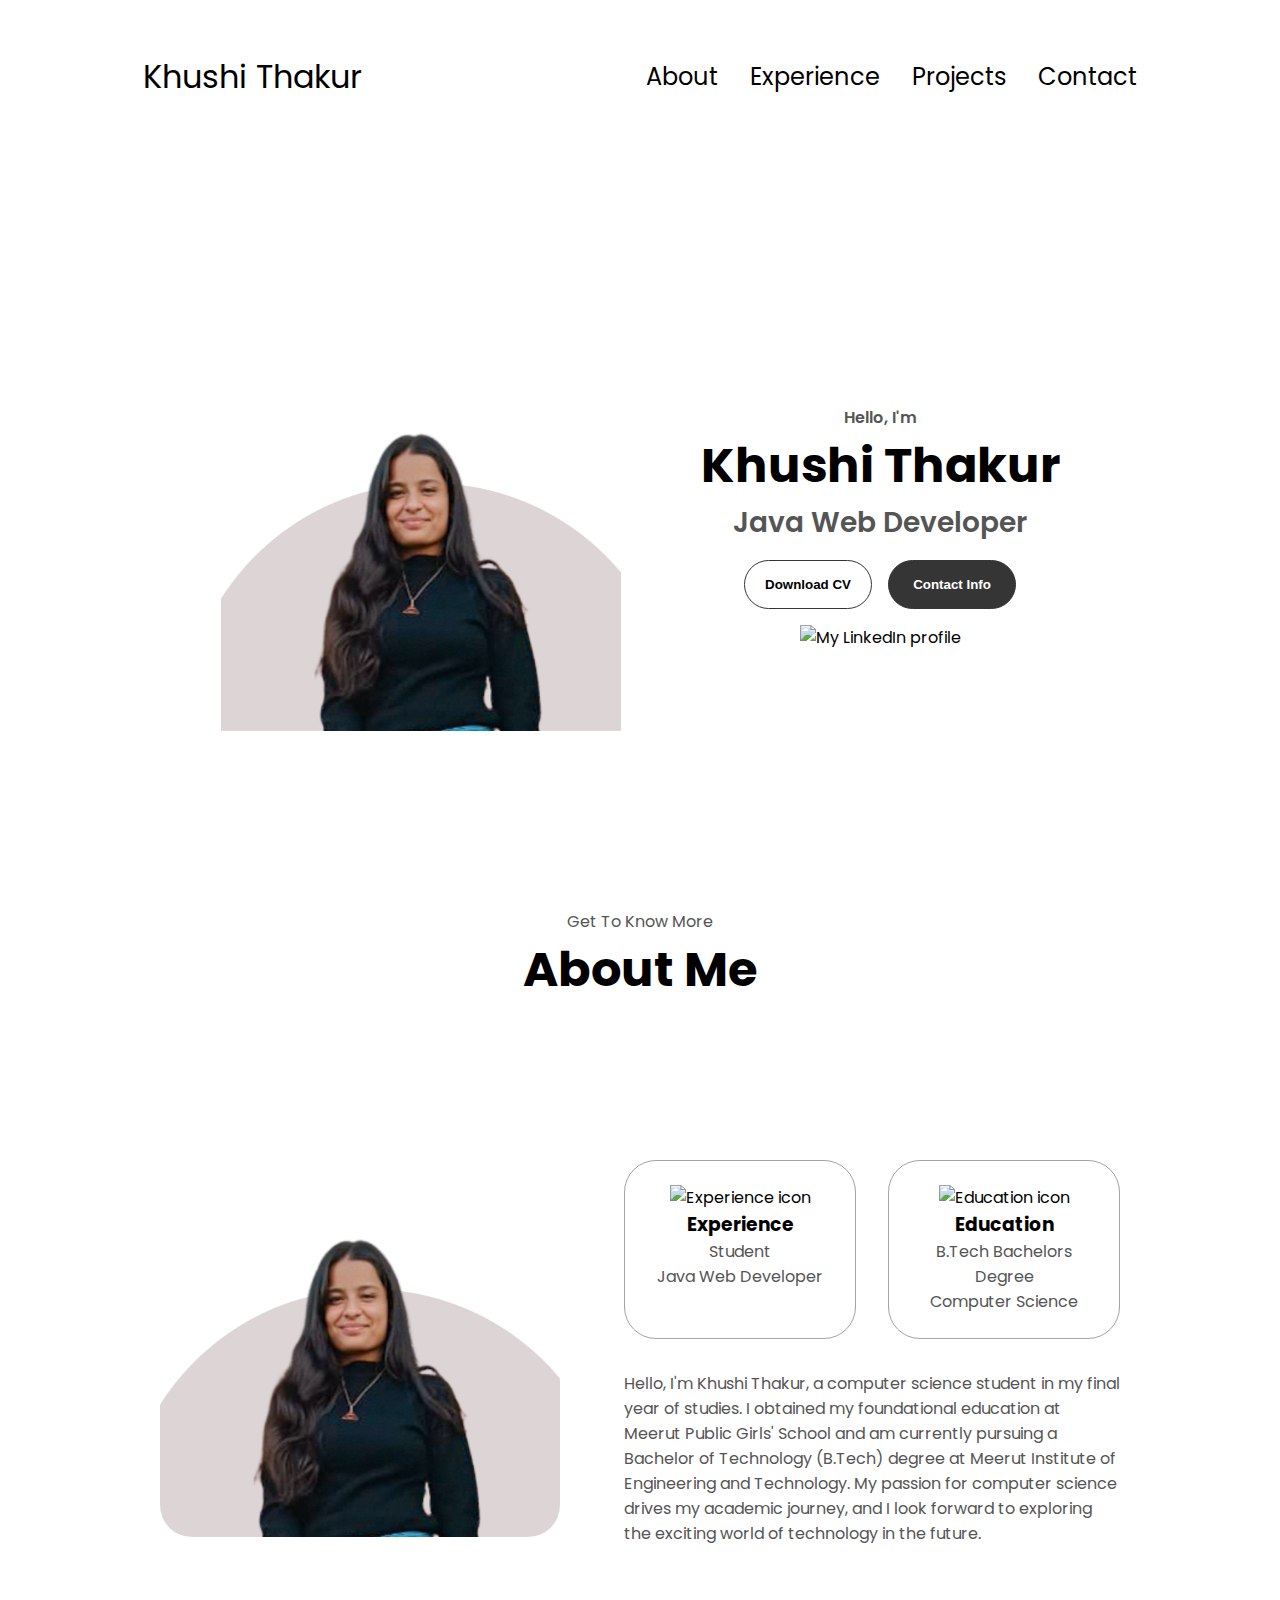
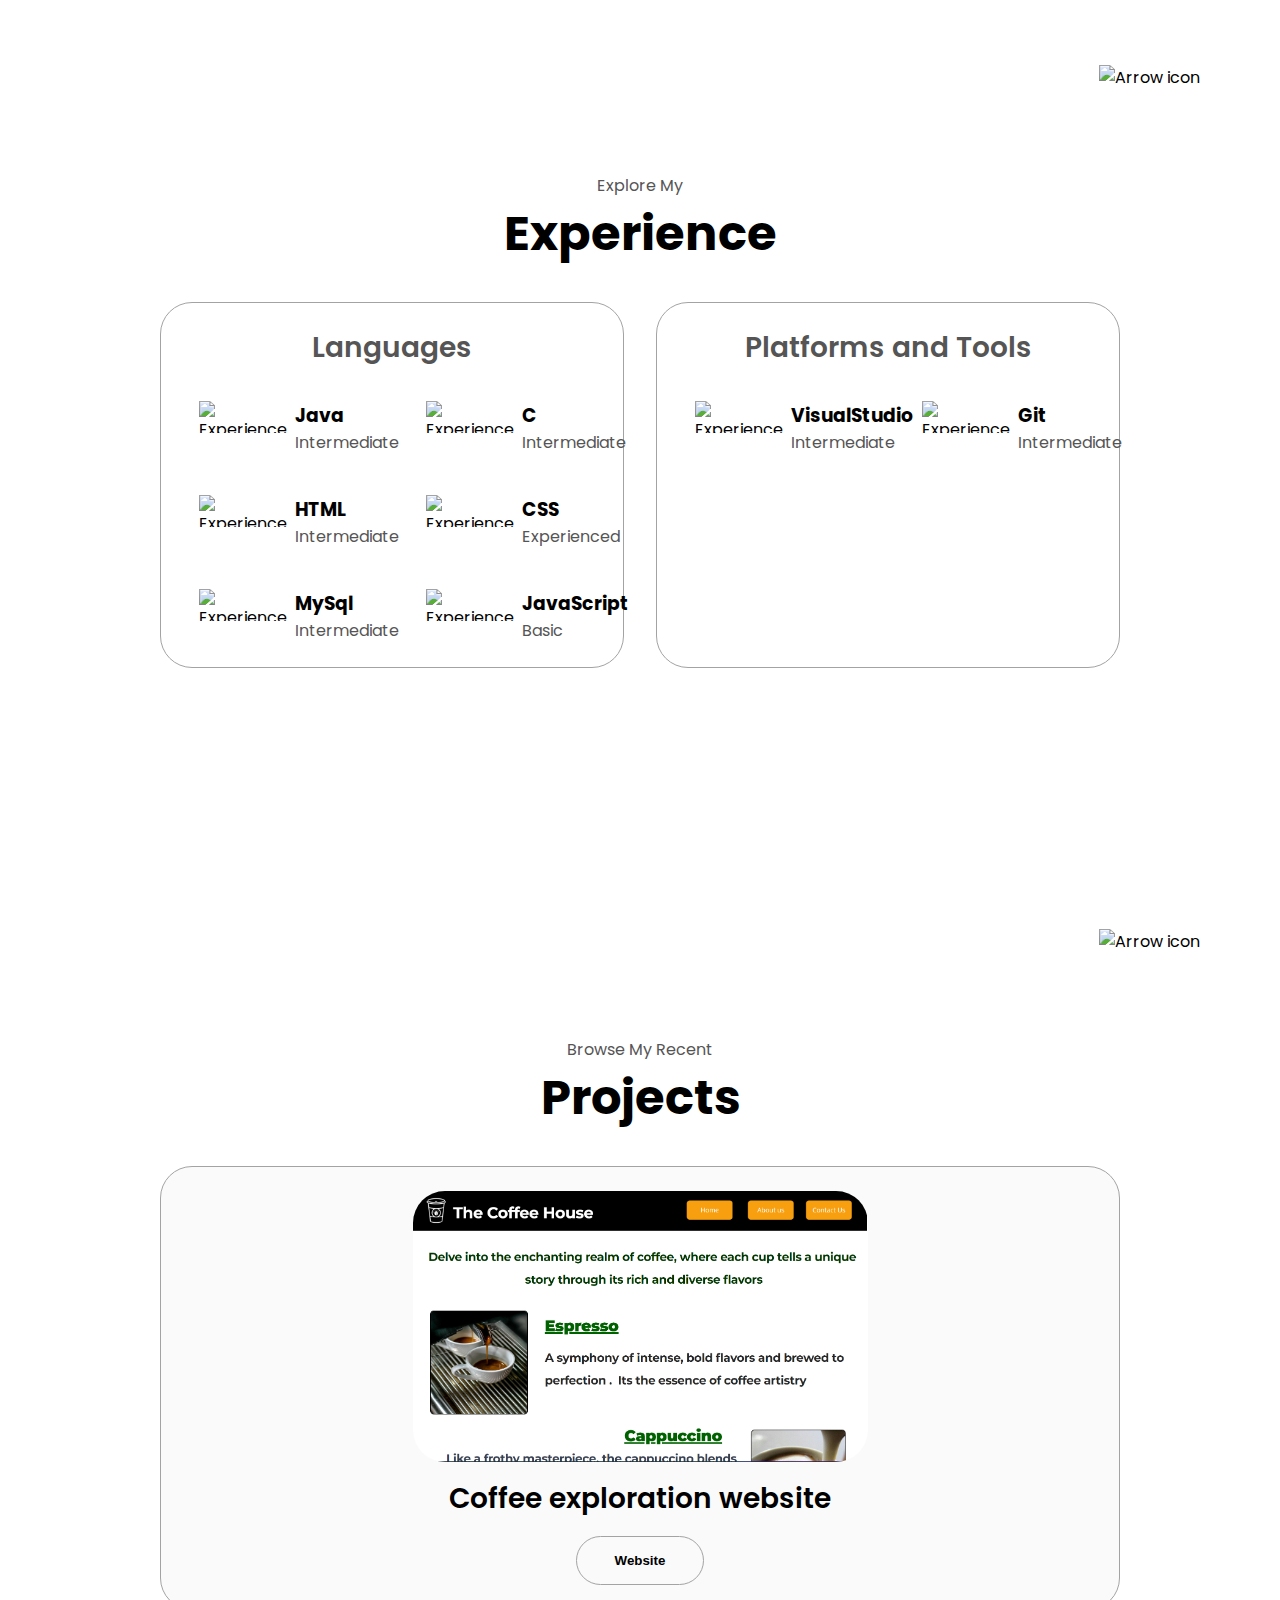
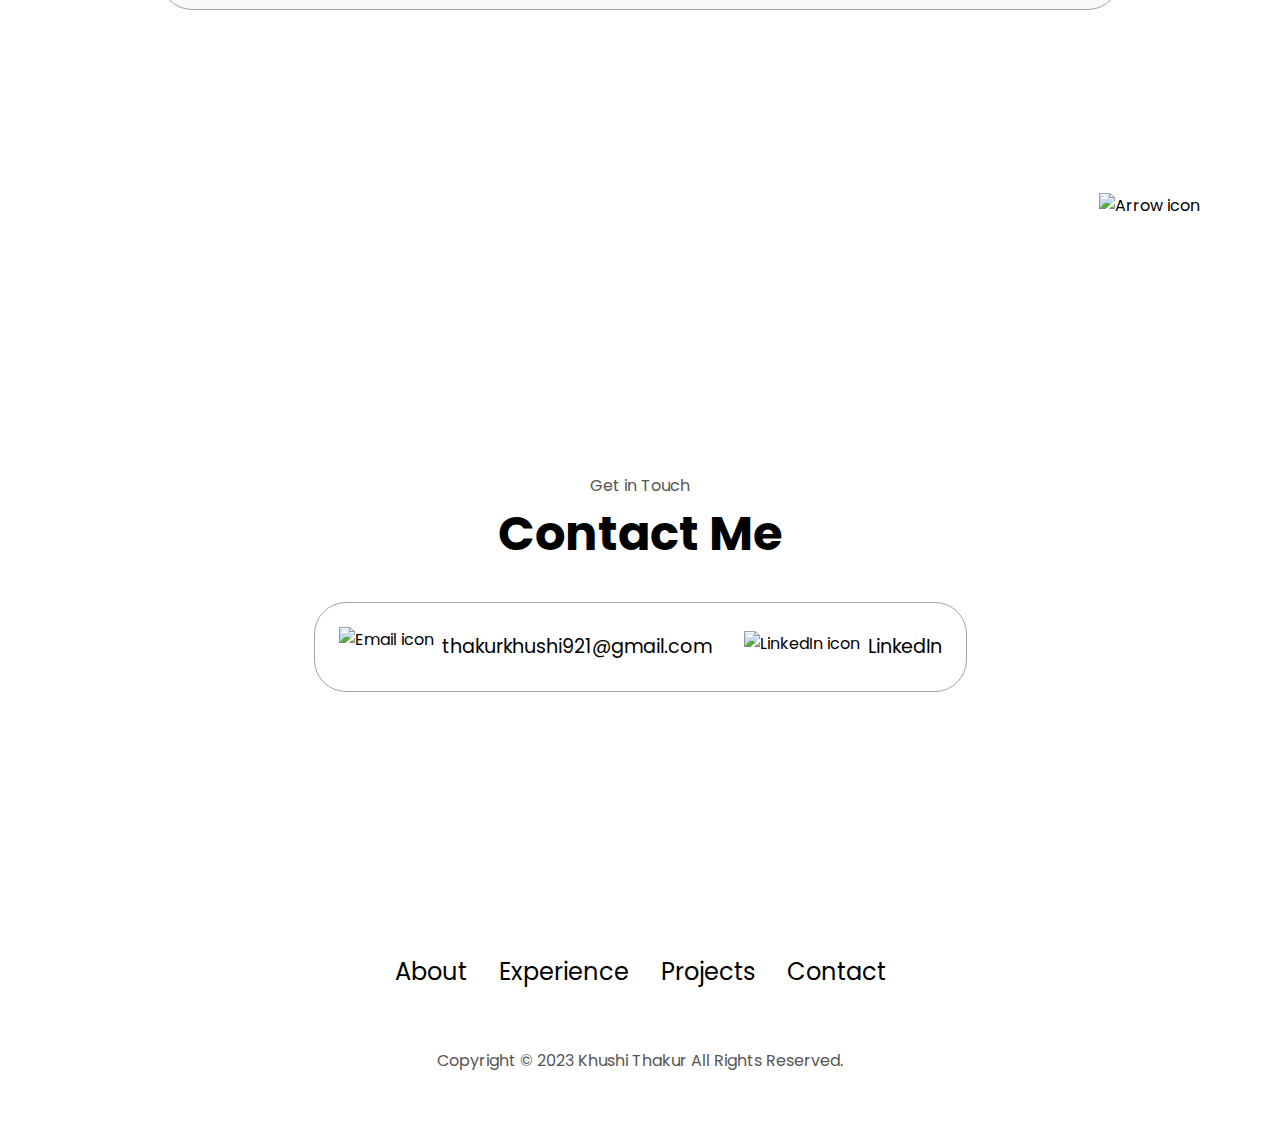
==== commit 49febb8e: "Update index.html" ====
--- a/index.html
+++ b/index.html
@@ -207,7 +207,7 @@
                 />
                 <div>
                   <h3>VisualStudio</h3>
-                  <p>Basic</p>
+                  <p>Intermediate</p>
                 </div>
               </article>
               <article>
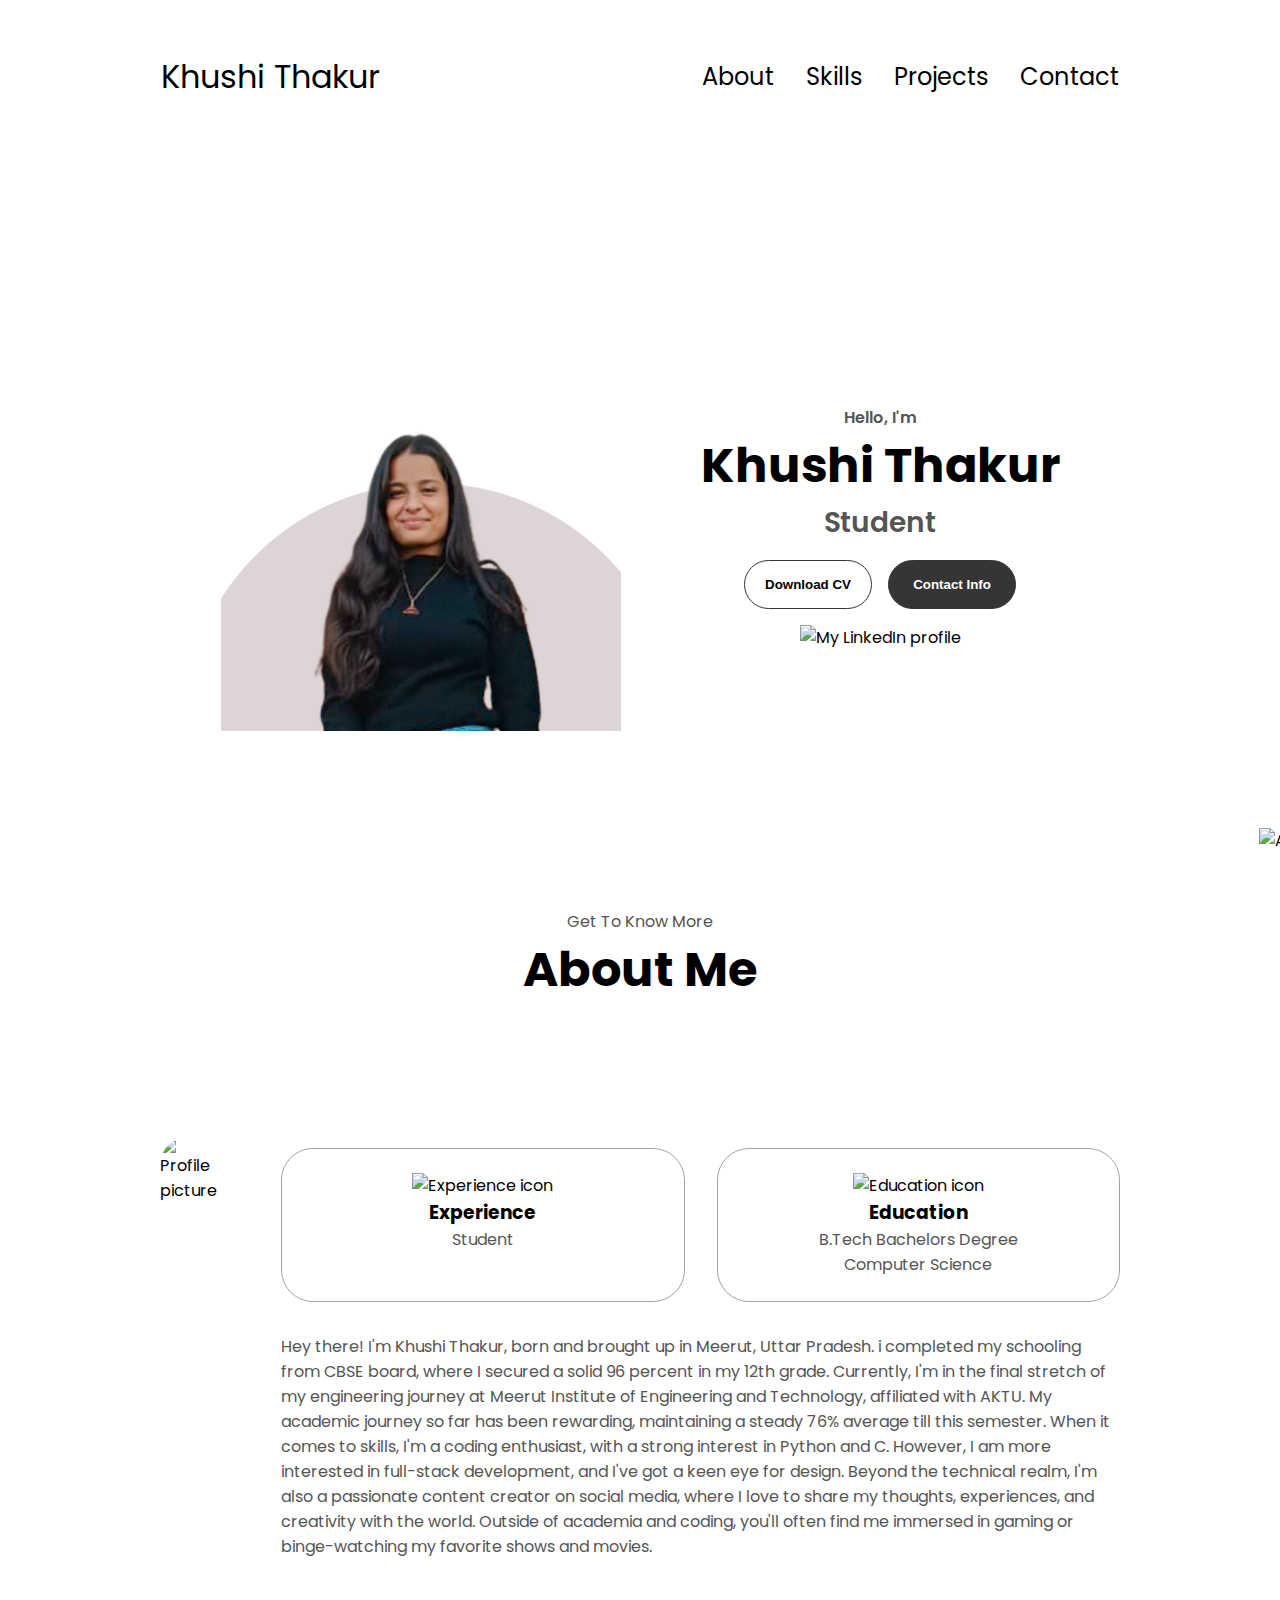
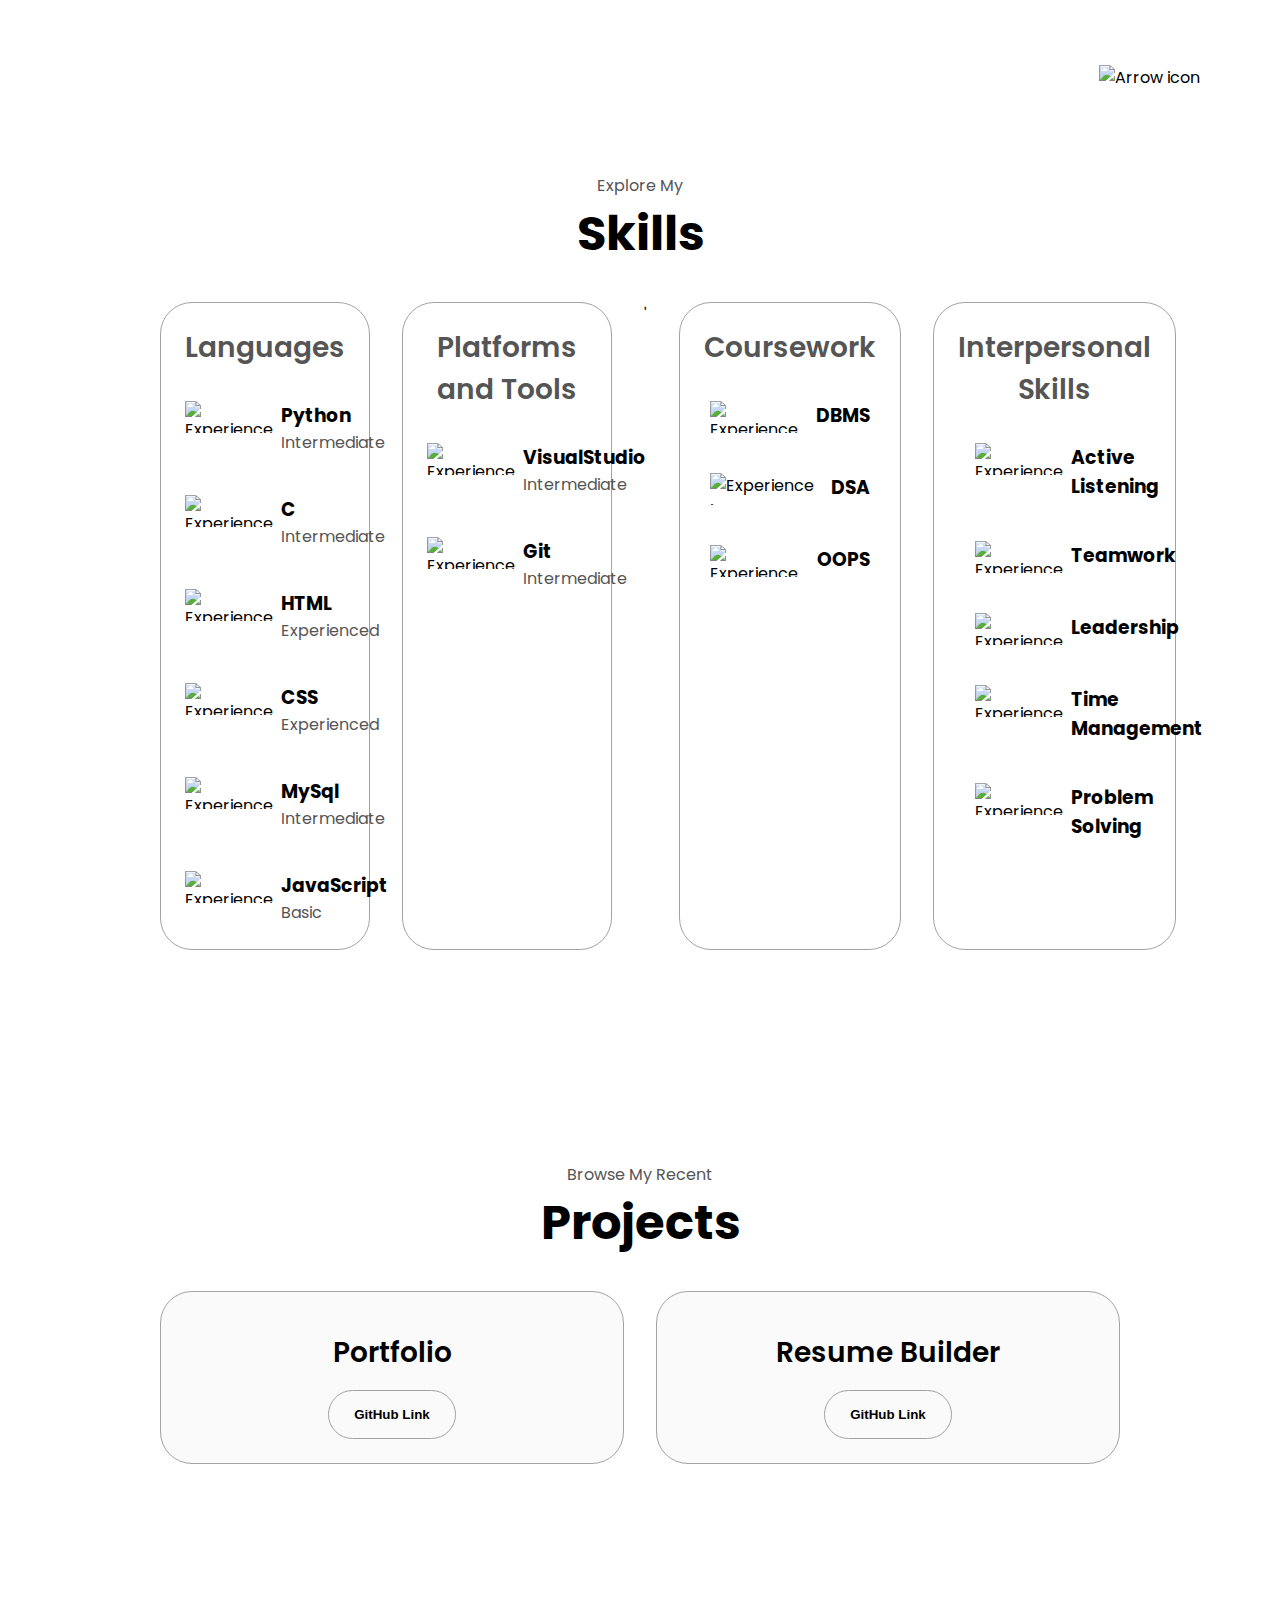
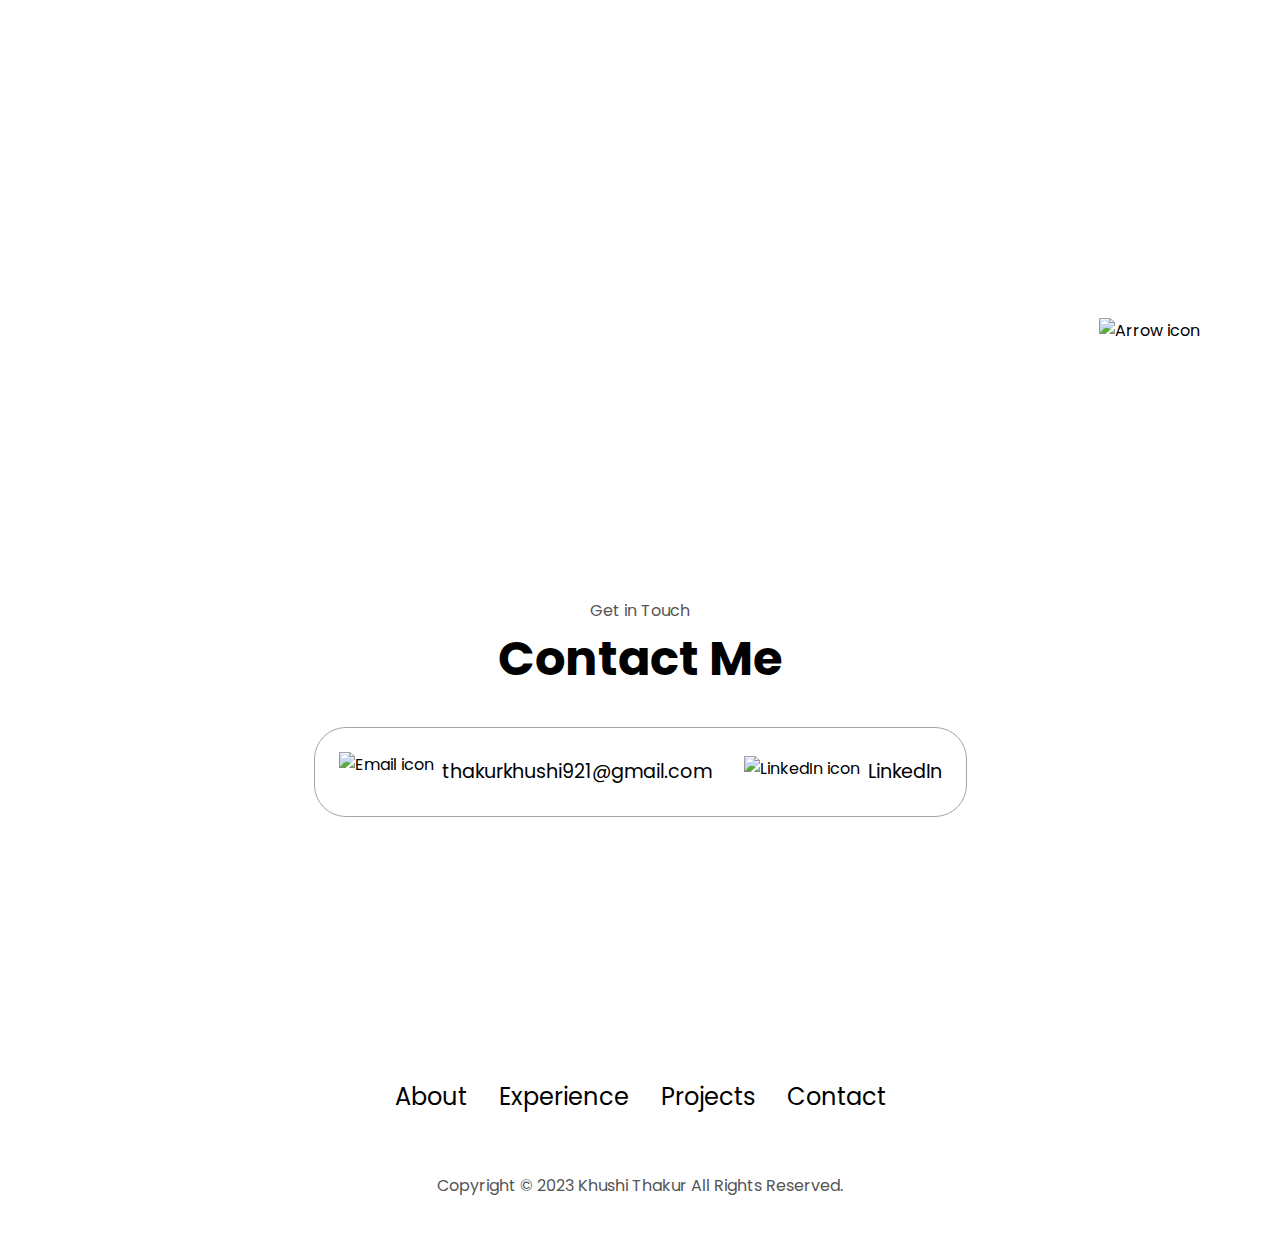
==== commit 941816b9: "Update index.html" ====
--- a/index.html
+++ b/index.html
@@ -14,7 +14,7 @@
       <div>
         <ul class="nav-links">
           <li><a href="#about">About</a></li>
-          <li><a href="#experience">Experience</a></li>
+          <li><a href="#experience">Skills</a></li>
           <li><a href="#projects">Projects</a></li>
           <li><a href="#contact">Contact</a></li>
         </ul>
@@ -43,11 +43,11 @@
       <div class="section__text">
         <p class="section__text__p1">Hello, I'm</p>
         <h1 class="title">Khushi Thakur</h1>
-        <p class="section__text__p2">Java Web Developer</p>
+        <p class="section__text__p2">Student</p>
         <div class="btn-container">
           <button
             class="btn btn-color-2"
-            onclick="window.open('./assets/resume-example.pdf')"
+            onclick="window.open('./assets/Khushi Resume.pdf')"
           >
             Download CV
           </button>
@@ -72,7 +72,7 @@
       <div class="section-container">
         <div class="section__pic-container">
           <img
-            src="./assets/about-pic.png"
+            src="./assets/images.png"
             alt="Profile picture"
             class="about-pic"
           />
@@ -86,7 +86,7 @@
                 class="icon"
               />
               <h3>Experience</h3>
-              <p>Student<br />Java Web Developer</p>
+              <p>Student</p>
             </div>
             <div class="details-container">
               <img
@@ -100,12 +100,15 @@
           </div>
           <div class="text-container">
             <p>
-          Hello, I'm Khushi Thakur, a computer science student in my final year of 
-              studies. I obtained my foundational education at Meerut Public Girls' School 
-              and am currently pursuing a Bachelor of Technology (B.Tech) degree at Meerut 
-              Institute of Engineering and Technology. My passion for computer science drives
-              my academic journey, and I look forward to exploring the exciting world of
-              technology in the future.
+          Hey there! I'm Khushi Thakur, born and brought up in Meerut, Uttar Pradesh. i completed my schooling 
+          from CBSE board, where I secured a solid 96 percent in my 12th grade. Currently, I'm in the final 
+          stretch of my engineering journey at Meerut Institute of Engineering and Technology, affiliated with 
+          AKTU. My academic journey so far has been rewarding, maintaining a steady 76% average till this 
+          semester. When it comes to skills, I'm a coding enthusiast, with a strong interest in Python and C.
+           However, I am more interested in full-stack development, and I've got a keen eye for design. Beyond 
+           the technical realm, I'm also a passionate content creator on social media, where I love to share my 
+           thoughts, experiences, and creativity with the world. Outside of academia and coding, you'll often 
+           find me immersed in gaming or binge-watching my favorite shows and movies.
             </p>
           </div>
         </div>
@@ -119,46 +122,45 @@
     </section>
     <section id="experience">
       <p class="section__text__p1">Explore My</p>
-      <h1 class="title">Experience</h1>
+      <h1 class="title">Skills</h1>
       <div class="experience-details-container">
         <div class="about-containers">
           <div class="details-container">
             <h2 class="experience-sub-title">Languages</h2>
             <div class="article-container">
-              
-                <article>
-                  <img
-                    src="./assets/checkmark.png"
-                    alt="Experience icon"
-                    class="icon"
-                  />
-                  <div>
-                    <h3>Java</h3>
-                    <p>Intermediate</p>
-                  </div>
-                </article>
-                <article>
-                  <img
-                    src="./assets/checkmark.png"
-                    alt="Experience icon"
-                    class="icon"
-                  />
-                  <div>
-                    <h3>C</h3>
-                    <p>Intermediate</p>
-                  </div>
-                </article>
-                <article>
-                  <img
-                    src="./assets/checkmark.png"
-                    alt="Experience icon"
-                    class="icon"
-                  />
-                  <div>
-                    <h3>HTML</h3>
-                    <p>Intermediate</p>
-                  </div>
-                </article>  
+              <article>
+                <img
+                  src="./assets/checkmark.png"
+                  alt="Experience icon"
+                  class="icon"
+                />
+                <div>
+                  <h3>Python</h3>
+                  <p>Intermediate</p>
+                </div>
+              </article>
+              <article>
+                <img
+                  src="./assets/checkmark.png"
+                  alt="Experience icon"
+                  class="icon"
+                />
+                <div>
+                  <h3>C</h3>
+                  <p>Intermediate</p>
+                </div>
+              </article>
+              <article>
+                <img
+                  src="./assets/checkmark.png"
+                  alt="Experience icon"
+                  class="icon"
+                />
+                <div>
+                  <h3>HTML</h3>
+                  <p>Experienced</p>
+                </div>
+              </article>  
               <article>
                 <img
                   src="./assets/checkmark.png"
@@ -192,14 +194,12 @@
                   <p>Basic</p>
                 </div>
               </article>
-             
-              
             </div>
           </div>
           <div class="details-container">
             <h2 class="experience-sub-title">Platforms and Tools</h2>
             <div class="article-container">
-             <article>
+              <article>
                 <img
                   src="./assets/checkmark.png"
                   alt="Experience icon"
@@ -223,9 +223,108 @@
               </article>
             </div>
           </div>
-        </div>
-      </div>
-    </div>
+          '<div class="details-container">
+            <h2 class="experience-sub-title">Coursework</h2>
+            <div class="article-container">
+              <article>
+                <img
+                  src="./assets/checkmark.png"
+                  alt="Experience icon"
+                  class="icon"
+                />
+                <div>
+                  <h3>DBMS</h3>
+                </div>
+              </article>
+              <article>
+                <img
+                  src="./assets/checkmark.png"
+                  alt="Experience icon"
+                  class="icon"
+                />
+                <div>
+                  <h3>DSA</h3>
+                </div>
+              </article>
+              <article>
+                <img
+                  src="./assets/checkmark.png"
+                  alt="Experience icon"
+                  class="icon"
+                />
+                <div>
+                  <h3>OOPS</h3>
+                </div>
+              </article>
+            </div>
+          </div>
+          <div class="details-container">
+            <h2 class="experience-sub-title">Interpersonal Skills</h2>
+            <div class="article-container">
+              <article>
+                <img
+                  src="./assets/checkmark.png"
+                  alt="Experience icon"
+                  class="icon"
+                />
+                <div>
+                  <h3>Active Listening</h3>
+                  
+                </div>
+              </article>
+              <article>
+                <img
+                  src="./assets/checkmark.png"
+                  alt="Experience icon"
+                  class="icon"
+                />
+                <div>
+                  <h3>Teamwork</h3>
+                  
+                </div>
+              </article>
+              <article>
+                <img
+                  src="./assets/checkmark.png"
+                  alt="Experience icon"
+                  class="icon"
+                />
+                <div>
+                  <h3>Leadership</h3>
+                  
+                </div>
+              </article>
+              <article>
+                <img
+                  src="./assets/checkmark.png"
+                  alt="Experience icon"
+                  class="icon"
+                />
+                <div>
+                  <h3>Time Management</h3>
+                  
+                </div>
+              </article>
+              <article>
+                <img
+                  src="./assets/checkmark.png"
+                  alt="Experience icon"
+                  class="icon"
+                />
+                <div>
+                  <h3>Problem Solving</h3>
+                </div>
+              </article>
+            </div>
+          </div>
+        </div>
+      </div>
+    </section>
+    <br>
+    <br>
+    <br>
+    <br>
+    <br>
       <img
         src="./assets/arrow.png"
         alt="Arrow icon"
@@ -240,23 +339,26 @@
         <div class="about-containers">
           <div class="details-container color-container">
             <div class="article-container">
-              <img
-                src="./assets/project-1.png"
-                alt="Project 1"
-                class="project-img"
-              />
-            </div>
-            <h2 class="experience-sub-title project-title">Coffee exploration website</h2>
+              
+            </div>
+            <h2 class="experience-sub-title project-title">Portfolio</h2>
             <div class="btn-container">
               <button
                 class="btn btn-color-2 project-btn"
-                onclick="location.href='https://studio.openweaver.com/apps/khushithakurcse2020/TheCoffeeHouse/home'"
+                onclick="location.href='https://github.com/khuxhi/Portfolio'"
               >
-                Website
+                GitHub Link
               </button>
-              
-            </div>
-          </div>
+            </div>
+          </div>
+          <div class="details-container color-container">
+            <div class="article-container">
+            </div>
+            <h2 class="experience-sub-title project-title">Resume Builder</h2>
+            <div class="btn-container">
+              <button class="btn btn-color-2 project-btn" onclick="location.href='https://github.com/thakurkhushi/RESUME-BUILDER'">
+                GitHub Link
+              </button>
         </div>
       </div>
       <img
@@ -304,3 +406,4 @@
     <script src="script.js"></script>
   </body>
 </html>
+
